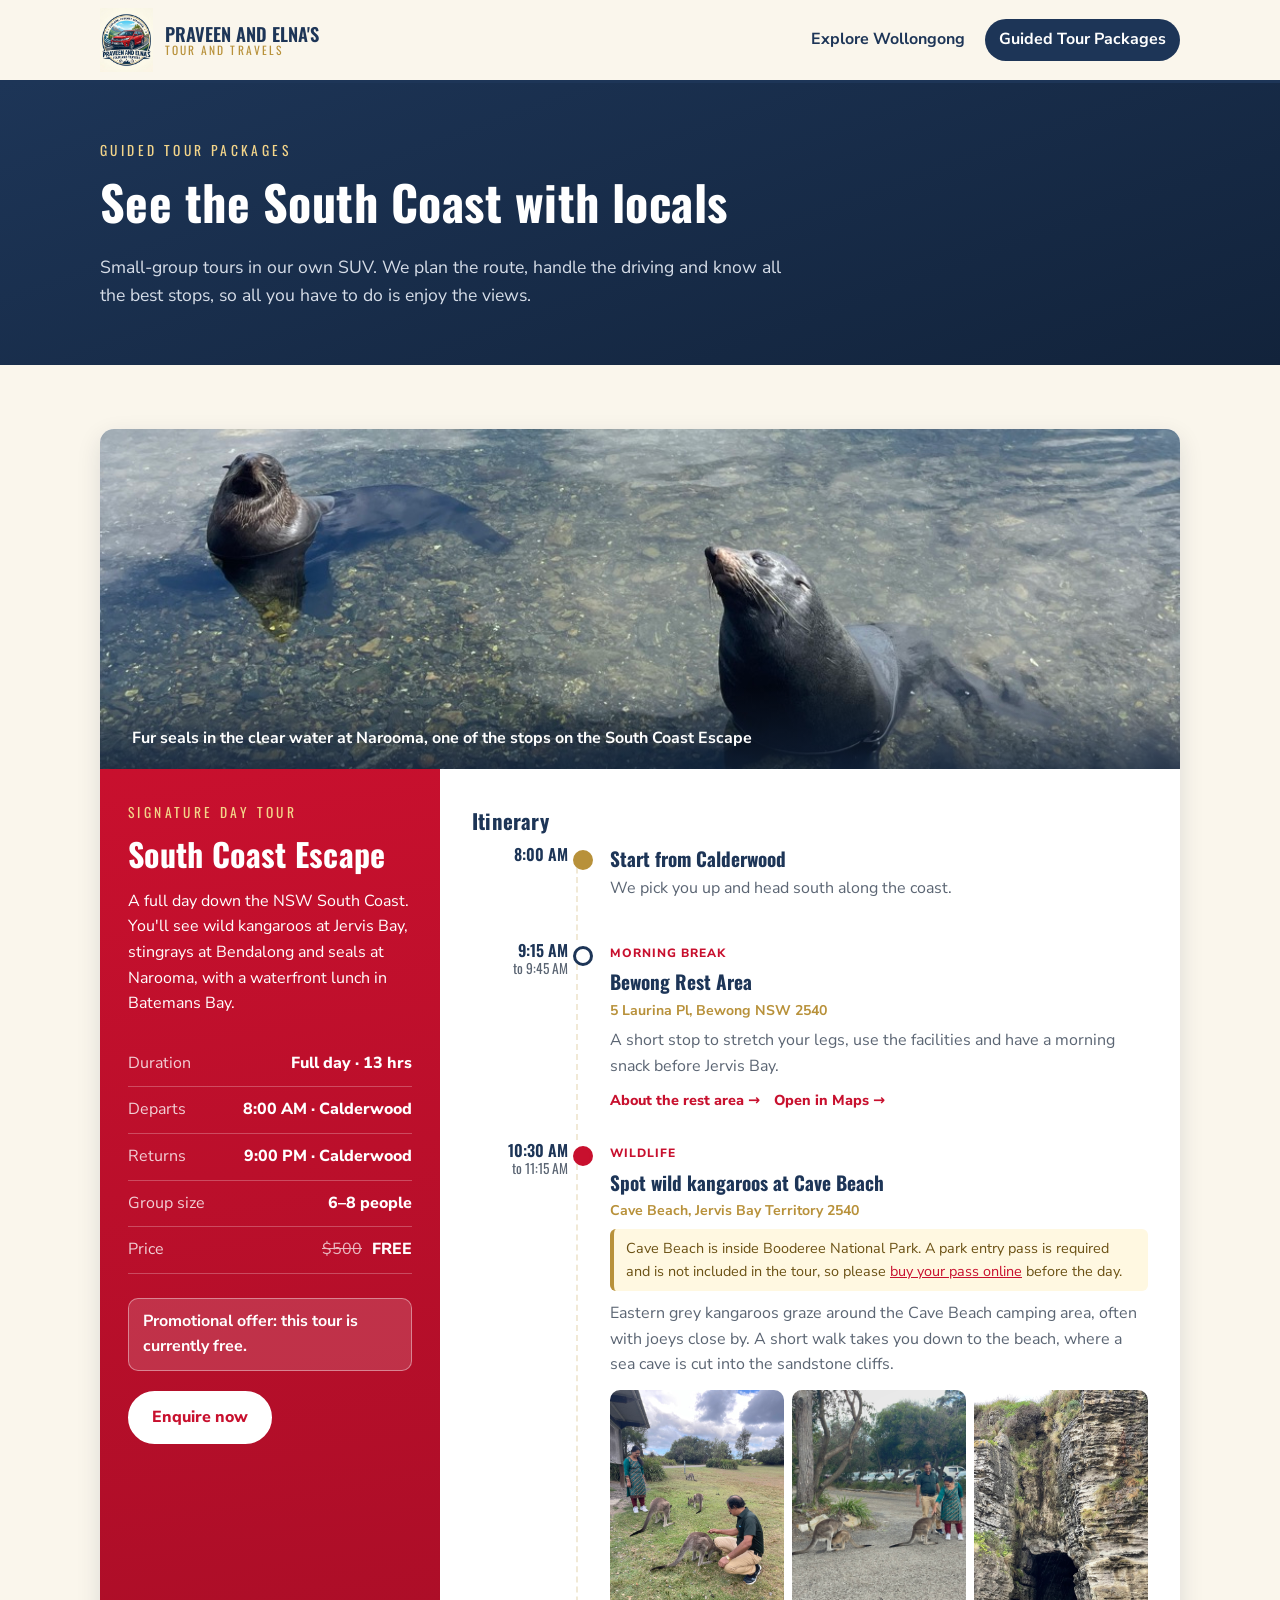
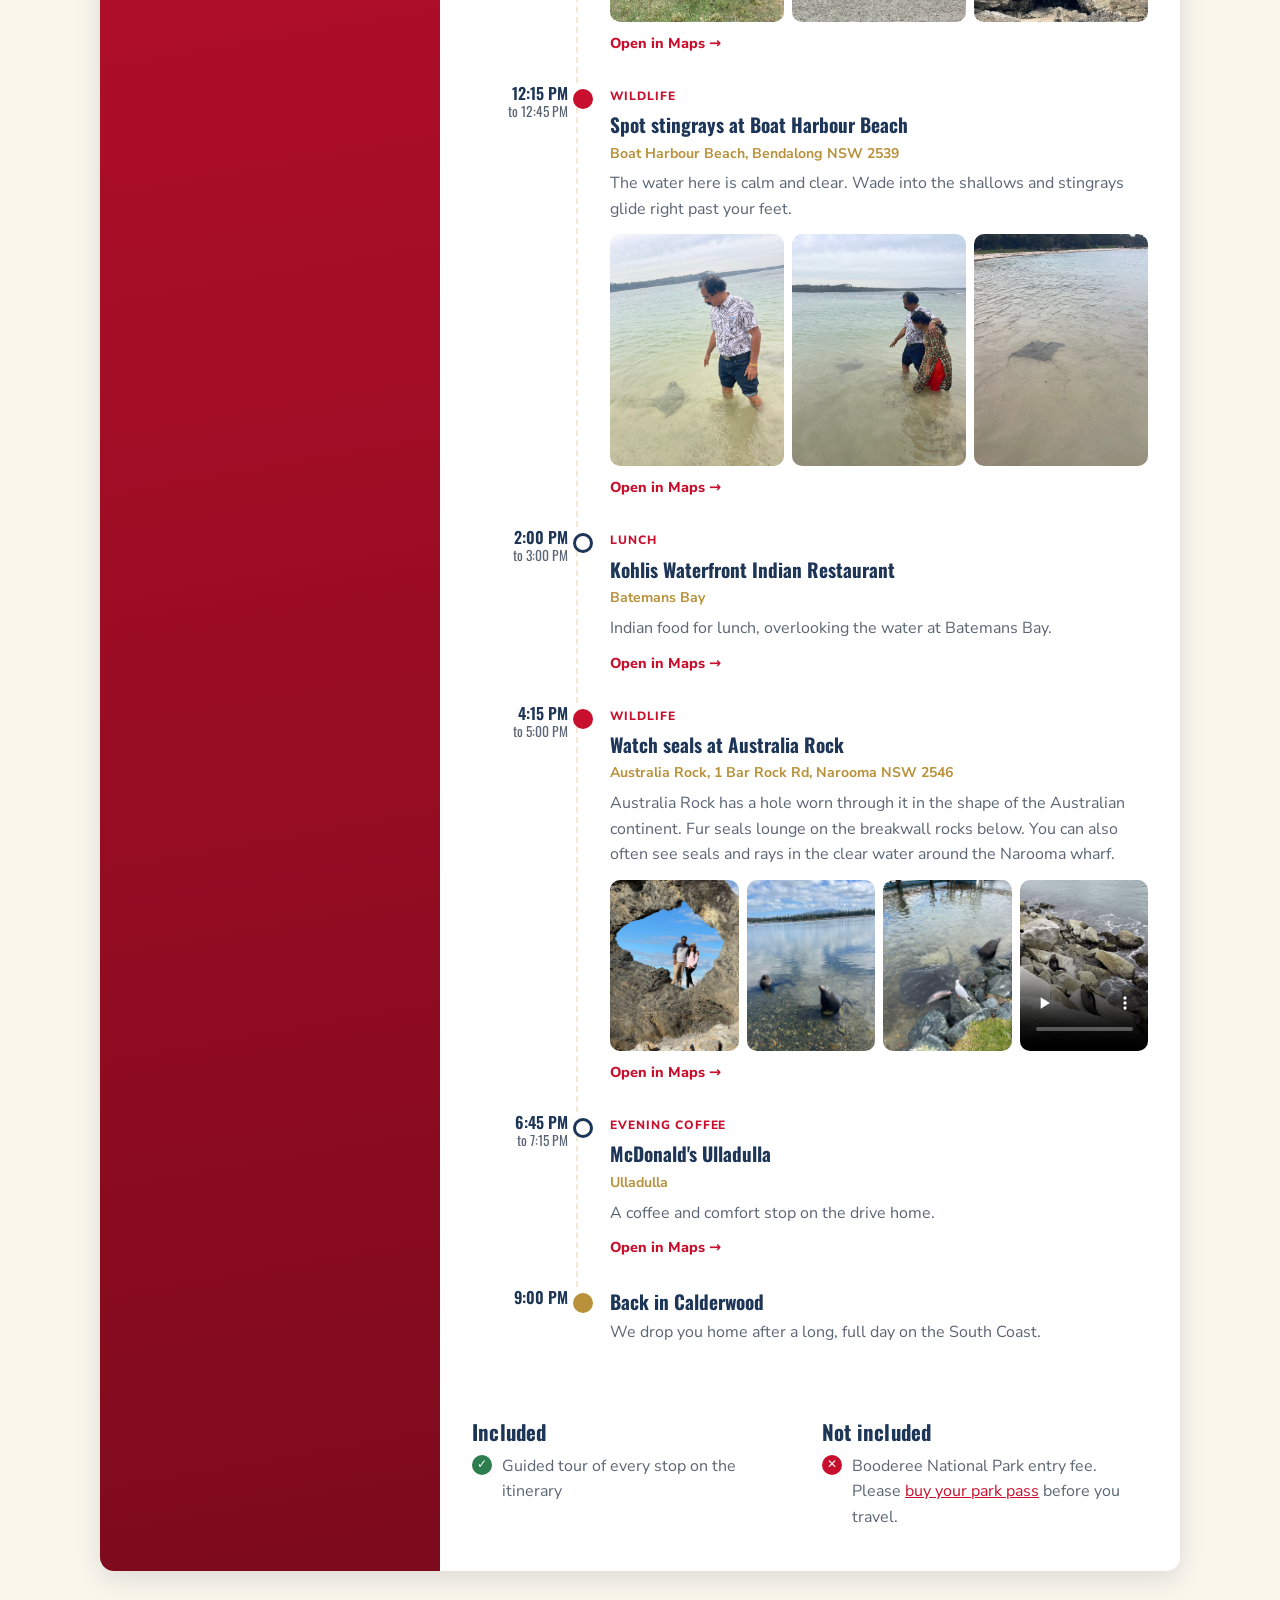
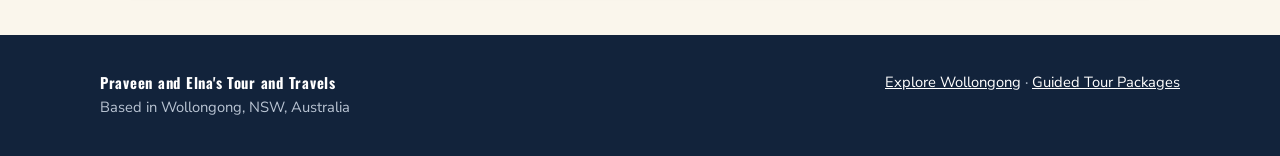
==== tours.html @ 8de6abbd "Add Praveen and Elna's Tour and Travels website Homepage with things to do around Wollongong and the" ====
<!doctype html>
<html lang="en">
<head>
  <meta charset="utf-8">
  <meta name="viewport" content="width=device-width, initial-scale=1">
  <title>Guided Tour Packages | Praveen and Elna's Tour and Travels</title>
  <meta name="description" content="Guided small-group tours of Wollongong and the NSW South Coast, including the South Coast Escape.">
  <link rel="icon" href="assets/logo-badge.png">
  <link rel="preconnect" href="https://fonts.googleapis.com">
  <link rel="preconnect" href="https://fonts.gstatic.com" crossorigin>
  <link href="https://fonts.googleapis.com/css2?family=Nunito+Sans:wght@400;700;800&family=Oswald:wght@400;600&display=swap" rel="stylesheet">
  <link rel="stylesheet" href="styles.css">
</head>
<body>

  <header class="site-header">
    <div class="container">
      <a class="brand" href="index.html">
        <img src="assets/logo-badge.png" alt="Praveen and Elna's Tour and Travels logo">
        <span class="brand-name">Praveen and Elna's<small>Tour and Travels</small></span>
      </a>
      <nav class="nav" aria-label="Main">
        <a href="index.html">Explore Wollongong</a>
        <a href="tours.html" aria-current="page">Guided Tour Packages</a>
      </nav>
    </div>
  </header>

  <main>
    <section class="page-hero">
      <div class="container">
        <span class="eyebrow">Guided Tour Packages</span>
        <h1>See the South Coast with locals</h1>
        <p>Small-group tours in our own SUV. We plan the route, handle the driving and know all the best stops, so all you have to do is enjoy the views.</p>
      </div>
    </section>

    <section id="south-coast-escape">
      <div class="container">
        <article class="tour">
          <figure class="tour-cover" style="margin:0">
            <img src="assets/tour/narooma-2.jpg" alt="Two fur seals resting in clear shallow water at Narooma">
            <figcaption>Fur seals in the clear water at Narooma, one of the stops on the South Coast Escape</figcaption>
          </figure>

          <div class="tour-aside">
            <span class="eyebrow">Signature day tour</span>
            <h2>South Coast Escape</h2>
            <p>A full day down the NSW South Coast. You'll see wild kangaroos at Jervis Bay, stingrays at Bendalong and seals at Narooma, with a waterfront lunch in Batemans Bay.</p>
            <ul class="tour-facts">
              <li><span>Duration</span><span>Full day · 13 hrs</span></li>
              <li><span>Departs</span><span>8:00 AM · Calderwood</span></li>
              <li><span>Returns</span><span>9:00 PM · Calderwood</span></li>
              <li><span>Group size</span><span>6–8 people</span></li>
              <li><span>Price</span><span><s class="was">$500</s> FREE</span></li>
            </ul>
            <p class="promo">Promotional offer: this tour is currently free.</p>
            <a class="btn" href="#south-coast-escape">Enquire now</a>
          </div>

          <div class="tour-main">
            <h3>Itinerary</h3>
            <ol class="timeline">
              <li class="stop endpoint">
                <div class="stop-time">8:00 AM</div>
                <div class="stop-body">
                  <h4>Start from Calderwood</h4>
                  <p>We pick you up and head south along the coast.</p>
                </div>
              </li>

              <li class="stop">
                <div class="stop-time">9:15 AM<small>to 9:45 AM</small></div>
                <div class="stop-body">
                  <span class="stop-kicker">Morning break</span>
                  <h4>Bewong Rest Area</h4>
                  <div class="stop-place">5 Laurina Pl, Bewong NSW 2540</div>
                  <p>A short stop to stretch your legs, use the facilities and have a morning snack before Jervis Bay.</p>
                  <div class="stop-links">
                    <a href="https://campermate.com/en/location/australia/nsw/south-coast/free-campsites/bewong-rest-area/7a441558-a361-4ec8-9b7e-c842cecfbd2f" target="_blank" rel="noopener">About the rest area →</a>
                    <a href="https://www.google.com/maps/search/?api=1&query=Bewong+Rest+Area+NSW" target="_blank" rel="noopener">Open in Maps →</a>
                  </div>
                </div>
              </li>

              <li class="stop highlight">
                <div class="stop-time">10:30 AM<small>to 11:15 AM</small></div>
                <div class="stop-body">
                  <span class="stop-kicker">Wildlife</span>
                  <h4>Spot wild kangaroos at Cave Beach</h4>
                  <div class="stop-place">Cave Beach, Jervis Bay Territory 2540</div>
                  <p class="pass-note">Cave Beach is inside Booderee National Park. A park entry pass is required and is not included in the tour, so please <a href="https://book.parksaustralia.gov.au/passes/booderee/" target="_blank" rel="noopener">buy your pass online</a> before the day.</p>
                  <p>Eastern grey kangaroos graze around the Cave Beach camping area, often with joeys close by. A short walk takes you down to the beach, where a sea cave is cut into the sandstone cliffs.</p>
                  <div class="gallery">
                    <a href="assets/tour/cave-beach-kangaroos-2.jpg" target="_blank"><img src="assets/tour/cave-beach-kangaroos-2.jpg" alt="Kangaroos grazing on the grass at Cave Beach camping area" loading="lazy"></a>
                    <a href="assets/tour/cave-beach-kangaroos-1.jpg" target="_blank"><img src="assets/tour/cave-beach-kangaroos-1.jpg" alt="Kangaroo and joey near visitors at Cave Beach" loading="lazy"></a>
                    <a href="assets/tour/cave-beach-sea-cave.jpg" target="_blank"><img src="assets/tour/cave-beach-sea-cave.jpg" alt="Sea cave in the cliffs at Cave Beach" loading="lazy"></a>
                  </div>
                  <div class="stop-links">
                    <a href="https://www.google.com/maps/search/?api=1&query=Cave+Beach+Jervis+Bay+Territory" target="_blank" rel="noopener">Open in Maps →</a>
                  </div>
                </div>
              </li>

              <li class="stop highlight">
                <div class="stop-time">12:15 PM<small>to 12:45 PM</small></div>
                <div class="stop-body">
                  <span class="stop-kicker">Wildlife</span>
                  <h4>Spot stingrays at Boat Harbour Beach</h4>
                  <div class="stop-place">Boat Harbour Beach, Bendalong NSW 2539</div>
                  <p>The water here is calm and clear. Wade into the shallows and stingrays glide right past your feet.</p>
                  <div class="gallery">
                    <a href="assets/tour/boat-harbour-stingray-1.jpg" target="_blank"><img src="assets/tour/boat-harbour-stingray-1.jpg" alt="Stingray swimming beside a visitor in shallow water at Boat Harbour Beach" loading="lazy"></a>
                    <a href="assets/tour/boat-harbour-stingray-2.jpg" target="_blank"><img src="assets/tour/boat-harbour-stingray-2.jpg" alt="Two visitors watching a stingray in the shallows" loading="lazy"></a>
                    <a href="assets/tour/boat-harbour-stingray-3.jpg" target="_blank"><img src="assets/tour/boat-harbour-stingray-3.jpg" alt="Stingray gliding over the sand at Boat Harbour Beach" loading="lazy"></a>
                  </div>
                  <div class="stop-links">
                    <a href="https://www.google.com/maps/search/?api=1&query=Boat+Harbour+Beach+Bendalong+NSW" target="_blank" rel="noopener">Open in Maps →</a>
                  </div>
                </div>
              </li>

              <li class="stop">
                <div class="stop-time">2:00 PM<small>to 3:00 PM</small></div>
                <div class="stop-body">
                  <span class="stop-kicker">Lunch</span>
                  <h4>Kohlis Waterfront Indian Restaurant</h4>
                  <div class="stop-place">Batemans Bay</div>
                  <p>Indian food for lunch, overlooking the water at Batemans Bay.</p>
                  <div class="stop-links">
                    <a href="https://www.google.com/maps/search/?api=1&query=Kohlis+Waterfront+Indian+Restaurant+Batemans+Bay" target="_blank" rel="noopener">Open in Maps →</a>
                  </div>
                </div>
              </li>

              <li class="stop highlight">
                <div class="stop-time">4:15 PM<small>to 5:00 PM</small></div>
                <div class="stop-body">
                  <span class="stop-kicker">Wildlife</span>
                  <h4>Watch seals at Australia Rock</h4>
                  <div class="stop-place">Australia Rock, 1 Bar Rock Rd, Narooma NSW 2546</div>
                  <p>Australia Rock has a hole worn through it in the shape of the Australian continent. Fur seals lounge on the breakwall rocks below. You can also often see seals and rays in the clear water around the Narooma wharf.</p>
                  <div class="gallery four">
                    <a href="assets/tour/narooma-3.jpg" target="_blank"><img src="assets/tour/narooma-3.jpg" alt="Visitors framed inside the Australia-shaped hole of Australia Rock" loading="lazy"></a>
                    <a href="assets/tour/narooma-2.jpg" target="_blank"><img src="assets/tour/narooma-2.jpg" alt="Two fur seals in clear water at Narooma" loading="lazy"></a>
                    <a href="assets/tour/narooma-1.jpg" target="_blank"><img src="assets/tour/narooma-1.jpg" alt="A seal and a large stingray by the rocks at Narooma wharf" loading="lazy"></a>
                    <video src="assets/tour/narooma-seals.mp4" poster="assets/tour/narooma-seals-poster.jpg" controls muted playsinline preload="none" aria-label="Video of fur seals on the breakwall rocks at Narooma"></video>
                  </div>
                  <div class="stop-links">
                    <a href="https://www.google.com/maps/search/?api=1&query=Australia+Rock+Narooma" target="_blank" rel="noopener">Open in Maps →</a>
                  </div>
                </div>
              </li>

              <li class="stop">
                <div class="stop-time">6:45 PM<small>to 7:15 PM</small></div>
                <div class="stop-body">
                  <span class="stop-kicker">Evening coffee</span>
                  <h4>McDonald's Ulladulla</h4>
                  <div class="stop-place">Ulladulla</div>
                  <p>A coffee and comfort stop on the drive home.</p>
                  <div class="stop-links">
                    <a href="https://www.google.com/maps/search/?api=1&query=McDonald%27s+Ulladulla" target="_blank" rel="noopener">Open in Maps →</a>
                  </div>
                </div>
              </li>

              <li class="stop endpoint">
                <div class="stop-time">9:00 PM</div>
                <div class="stop-body">
                  <h4>Back in Calderwood</h4>
                  <p>We drop you home after a long, full day on the South Coast.</p>
                </div>
              </li>
            </ol>

            <div class="incl">
              <div>
                <h3>Included</h3>
                <ul class="incl-list yes">
                  <li>Guided tour of every stop on the itinerary</li>
                </ul>
              </div>
              <div>
                <h3>Not included</h3>
                <ul class="incl-list no">
                  <li>Booderee National Park entry fee. Please <a href="https://book.parksaustralia.gov.au/passes/booderee/" target="_blank" rel="noopener">buy your park pass</a> before you travel.</li>
                </ul>
              </div>
            </div>
          </div>
        </article>
      </div>
    </section>
  </main>

  <footer class="site-footer">
    <div class="container">
      <div>
        <strong>Praveen and Elna's Tour and Travels</strong><br>
        Based in Wollongong, NSW, Australia
      </div>
      <div>
        <a href="index.html">Explore Wollongong</a> · <a href="tours.html">Guided Tour Packages</a>
      </div>
    </div>
  </footer>

</body>
</html>
---- styles.css ----
:root {
  --navy: #1d3557;
  --navy-deep: #12233b;
  --red: #c8102e;
  --red-dark: #9e0c24;
  --gold: #b8913a;
  --cream: #faf6ec;
  --cream-deep: #f1e9d6;
  --ink: #1f2933;
  --muted: #5b6573;
  --white: #ffffff;
  --radius: 14px;
  --shadow: 0 8px 24px rgba(18, 35, 59, 0.12);
  --max: 1120px;
}

* { box-sizing: border-box; }

html { scroll-behavior: smooth; }

body {
  margin: 0;
  font-family: "Nunito Sans", system-ui, -apple-system, "Segoe UI", sans-serif;
  color: var(--ink);
  background: var(--cream);
  line-height: 1.6;
}

h1, h2, h3 {
  font-family: "Oswald", "Arial Narrow", sans-serif;
  color: var(--navy);
  line-height: 1.15;
  letter-spacing: 0.01em;
  margin: 0 0 0.5em;
}

a { color: var(--red); }
img { max-width: 100%; display: block; }

.container {
  width: 100%;
  max-width: var(--max);
  margin: 0 auto;
  padding: 0 20px;
}

/* ---------- Header ---------- */
.site-header {
  background: var(--cream);
  border-bottom: 3px solid var(--navy);
  position: sticky;
  top: 0;
  z-index: 10;
}

.site-header .container {
  display: flex;
  align-items: center;
  justify-content: space-between;
  gap: 16px;
  padding-top: 8px;
  padding-bottom: 8px;
}

.brand {
  display: flex;
  align-items: center;
  gap: 12px;
  text-decoration: none;
  color: var(--navy);
}

.brand img { height: 64px; width: auto; }

.brand-name {
  font-family: "Oswald", sans-serif;
  font-size: 1.15rem;
  font-weight: 600;
  line-height: 1.1;
  text-transform: uppercase;
}

.brand-name small {
  display: block;
  font-size: 0.72rem;
  font-weight: 400;
  letter-spacing: 0.18em;
  color: var(--gold);
}

.nav { display: flex; gap: 6px; flex-wrap: wrap; }

.nav a {
  text-decoration: none;
  color: var(--navy);
  font-weight: 700;
  padding: 8px 14px;
  border-radius: 999px;
}

.nav a:hover { background: var(--cream-deep); }

.nav a[aria-current="page"] {
  background: var(--navy);
  color: var(--white);
}

/* ---------- Hero ---------- */
.hero {
  background:
    linear-gradient(180deg, rgba(18, 35, 59, 0.15), rgba(18, 35, 59, 0.55)),
    linear-gradient(160deg, #6fb3d9 0%, #2f7fb0 45%, #1d3557 100%);
  color: var(--white);
  padding: 88px 0 96px;
  position: relative;
  overflow: hidden;
}

.hero::after {
  /* stylised escarpment + waves silhouette */
  content: "";
  position: absolute;
  left: 0; right: 0; bottom: -1px;
  height: 90px;
  background: var(--navy);
  clip-path: polygon(0 60%, 12% 35%, 22% 55%, 34% 20%, 46% 50%, 58% 30%, 70% 58%, 82% 38%, 100% 62%, 100% 100%, 0 100%);
}

.hero h1 {
  color: var(--white);
  font-size: clamp(2rem, 5vw, 3.4rem);
  max-width: 14em;
}

.hero p {
  font-size: 1.15rem;
  max-width: 38em;
  margin: 0 0 28px;
  opacity: 0.95;
}

.eyebrow {
  display: inline-block;
  font-family: "Oswald", sans-serif;
  letter-spacing: 0.25em;
  text-transform: uppercase;
  font-size: 0.85rem;
  color: #f3d58a;
  margin-bottom: 12px;
}

.btn {
  display: inline-block;
  background: var(--red);
  color: var(--white);
  text-decoration: none;
  font-weight: 800;
  padding: 12px 22px;
  border-radius: 999px;
  border: 2px solid var(--red);
  transition: background 0.15s ease;
}

.btn:hover { background: var(--red-dark); border-color: var(--red-dark); }

.btn-outline {
  background: transparent;
  color: var(--navy);
  border-color: var(--navy);
}

.btn-outline:hover { background: var(--navy); color: var(--white); border-color: var(--navy); }

.hero .btn-outline { color: var(--white); border-color: var(--white); }
.hero .btn-outline:hover { background: var(--white); color: var(--navy); }

.btn-row { display: flex; gap: 12px; flex-wrap: wrap; }

/* ---------- Sections ---------- */
section { padding: 64px 0; }

.section-head { max-width: 46em; margin-bottom: 32px; }
.section-head h2 { font-size: clamp(1.7rem, 3.5vw, 2.4rem); }
.section-head p { color: var(--muted); margin: 0; }

.region-label {
  font-family: "Oswald", sans-serif;
  text-transform: uppercase;
  letter-spacing: 0.15em;
  color: var(--gold);
  font-size: 0.95rem;
  border-bottom: 2px solid var(--cream-deep);
  padding-bottom: 6px;
  margin: 40px 0 20px;
}

.region-label:first-of-type { margin-top: 0; }

/* ---------- Attraction cards ---------- */
.grid {
  display: grid;
  grid-template-columns: repeat(auto-fill, minmax(300px, 1fr));
  gap: 24px;
}

.card {
  background: var(--white);
  border-radius: var(--radius);
  box-shadow: var(--shadow);
  overflow: hidden;
  display: flex;
  flex-direction: column;
}

.card-banner {
  height: 120px;
  display: flex;
  align-items: flex-end;
  padding: 14px 18px;
  color: var(--white);
  position: relative;
}

.card-banner .tag {
  background: rgba(255, 255, 255, 0.92);
  color: var(--navy);
  font-size: 0.75rem;
  font-weight: 800;
  text-transform: uppercase;
  letter-spacing: 0.08em;
  padding: 4px 10px;
  border-radius: 999px;
}

.card-banner svg {
  position: absolute;
  right: 16px;
  top: 16px;
  width: 56px;
  height: 56px;
  opacity: 0.9;
}

.banner-coast   { background: linear-gradient(135deg, #3fa7d6, #1d3557); }
.banner-temple  { background: linear-gradient(135deg, #e0a93b, #c8102e); }
.banner-mountain{ background: linear-gradient(135deg, #5b9b5f, #1d3557); }
.banner-blow    { background: linear-gradient(135deg, #2bb3b1, #1d4e89); }
.banner-forest  { background: linear-gradient(135deg, #3f7d4e, #1f3b2a); }

.card-body { padding: 20px 20px 22px; display: flex; flex-direction: column; flex: 1; }
.card-body h3 { font-size: 1.35rem; margin-bottom: 4px; }

.card-meta {
  font-size: 0.85rem;
  color: var(--gold);
  font-weight: 700;
  margin-bottom: 10px;
}

.card-body p { margin: 0 0 16px; color: var(--muted); }

.card-links { margin-top: auto; display: flex; gap: 14px; flex-wrap: wrap; }

.card-links a {
  font-weight: 800;
  text-decoration: none;
  font-size: 0.92rem;
}

.card-links a:hover { text-decoration: underline; }

/* ---------- Featured video ---------- */
.feature {
  background: var(--navy);
  color: var(--white);
}

.feature h2 { color: var(--white); font-size: clamp(1.9rem, 4vw, 2.6rem); }
.feature p { color: #d6dde8; }

.feature-grid {
  display: grid;
  grid-template-columns: 1fr 1.2fr;
  gap: 40px;
  align-items: center;
}

.video-wrap {
  position: relative;
  aspect-ratio: 16 / 9;
  border-radius: var(--radius);
  overflow: hidden;
  box-shadow: 0 12px 32px rgba(0, 0, 0, 0.35);
  background: #000;
}

.video-wrap iframe { position: absolute; inset: 0; width: 100%; height: 100%; border: 0; }

/* ---------- CTA band ---------- */
.cta {
  background: var(--cream-deep);
  text-align: center;
}

.cta p { color: var(--muted); max-width: 36em; margin: 0 auto 24px; }

/* ---------- Tour package ---------- */
.page-hero {
  background: linear-gradient(160deg, #1d3557, #12233b);
  color: var(--white);
  padding: 56px 0;
}

.page-hero h1 { color: var(--white); font-size: clamp(2rem, 4.5vw, 3rem); }
.page-hero p { margin: 0; max-width: 40em; color: #d6dde8; font-size: 1.1rem; }

.tour {
  background: var(--white);
  border-radius: var(--radius);
  box-shadow: var(--shadow);
  overflow: hidden;
  display: grid;
  grid-template-columns: 340px 1fr;
}

.tour-aside {
  background: linear-gradient(170deg, #c8102e, #7d0a1d);
  color: var(--white);
  padding: 32px 28px;
}

.tour-aside h2 { color: var(--white); font-size: 2rem; }

.tour-facts { list-style: none; padding: 0; margin: 24px 0; }

.tour-facts li {
  display: flex;
  justify-content: space-between;
  gap: 12px;
  border-bottom: 1px solid rgba(255, 255, 255, 0.25);
  padding: 10px 0;
}

.tour-facts span:first-child { opacity: 0.8; }
.tour-facts span:last-child { font-weight: 800; text-align: right; }

.tour-aside .btn { background: var(--white); color: var(--red); border-color: var(--white); }
.tour-aside .btn:hover { background: var(--cream); }

.tour-main { padding: 32px; }
.tour-main h3 { font-size: 1.3rem; margin-top: 8px; }

/* ---------- Footer ---------- */
.site-footer {
  background: var(--navy-deep);
  color: #b9c4d3;
  padding: 36px 0;
  font-size: 0.92rem;
}

.site-footer .container {
  display: flex;
  justify-content: space-between;
  gap: 20px;
  flex-wrap: wrap;
}

.site-footer a { color: var(--white); }
.site-footer strong { color: var(--white); font-family: "Oswald", sans-serif; letter-spacing: 0.05em; }

/* ---------- Responsive ---------- */
@media (max-width: 860px) {
  .feature-grid, .tour { grid-template-columns: 1fr; }
}

@media (max-width: 600px) {
  .site-header { position: static; }
  .site-header .container { flex-direction: column; align-items: flex-start; gap: 8px; }
  .nav { flex-wrap: nowrap; }
  .nav a { padding: 6px 12px; font-size: 0.92rem; }
  .brand img { height: 52px; }
  .hero { padding: 56px 0 80px; }
  section { padding: 48px 0; }
  .tour-main, .tour-aside { padding: 24px 20px; }
  .grid { grid-template-columns: 1fr; }
}

/* ---------- Tour cover + timeline ---------- */
.tour-cover {
  grid-column: 1 / -1;
  position: relative;
  height: 340px;
  overflow: hidden;
}

.tour-cover img { width: 100%; height: 100%; object-fit: cover; object-position: center 70%; }

.tour-cover figcaption {
  position: absolute;
  left: 0; right: 0; bottom: 0;
  padding: 40px 32px 18px;
  color: var(--white);
  font-weight: 700;
  background: linear-gradient(transparent, rgba(18, 35, 59, 0.75));
}

.timeline { list-style: none; padding: 0; margin: 8px 0 28px; }

.stop {
  display: grid;
  grid-template-columns: 96px 1fr;
  gap: 20px;
  position: relative;
  padding-bottom: 28px;
}

.stop::before {
  /* dashed route line */
  content: "";
  position: absolute;
  left: 104px;
  top: 14px;
  bottom: 0;
  border-left: 2px dashed var(--cream-deep);
}

.stop:last-child::before { display: none; }

.stop-time {
  font-family: "Oswald", sans-serif;
  color: var(--navy);
  font-weight: 600;
  text-align: right;
  line-height: 1.25;
}

.stop-time small { display: block; color: var(--muted); font-weight: 400; font-size: 0.85rem; }

.stop-body { position: relative; padding-left: 22px; }

.stop-body::before {
  content: "";
  position: absolute;
  left: -15px;
  top: 6px;
  width: 14px;
  height: 14px;
  border-radius: 50%;
  background: var(--white);
  border: 3px solid var(--navy);
}

.stop.highlight .stop-body::before { background: var(--red); border-color: var(--red); }
.stop.endpoint .stop-body::before { background: var(--gold); border-color: var(--gold); }

.stop-body h4 {
  font-family: "Oswald", sans-serif;
  font-size: 1.2rem;
  color: var(--navy);
  margin: 0 0 2px;
}

.stop-kicker {
  display: inline-block;
  font-size: 0.75rem;
  font-weight: 800;
  text-transform: uppercase;
  letter-spacing: 0.08em;
  color: var(--red);
  margin-bottom: 4px;
}

.stop-place { font-size: 0.88rem; color: var(--gold); font-weight: 700; margin-bottom: 6px; }
.stop-body p { margin: 0 0 10px; color: var(--muted); }
.stop-links { display: flex; gap: 14px; flex-wrap: wrap; font-size: 0.9rem; font-weight: 800; }
.stop-links a { text-decoration: none; }
.stop-links a:hover { text-decoration: underline; }

.gallery {
  display: grid;
  grid-template-columns: repeat(3, 1fr);
  gap: 8px;
  margin: 12px 0 10px;
}

.gallery a, .gallery video {
  display: block;
  border-radius: 10px;
  overflow: hidden;
  aspect-ratio: 3 / 4;
  background: var(--cream-deep);
}

.gallery img, .gallery video { width: 100%; height: 100%; object-fit: cover; transition: transform 0.25s ease; }
.gallery a:hover img { transform: scale(1.04); }

.gallery.four { grid-template-columns: repeat(4, 1fr); }

@media (max-width: 860px) {
  .tour-cover { height: 260px; }
}

@media (max-width: 600px) {
  .stop { grid-template-columns: 64px 1fr; gap: 14px; }
  .stop::before { left: 71px; }
  .stop-time { font-size: 0.92rem; }
  .gallery, .gallery.four { grid-template-columns: repeat(2, 1fr); }
  .tour-cover { height: 220px; }
  .tour-cover figcaption { padding: 30px 20px 14px; }
}

/* ---------- Price, promo, inclusions ---------- */
.tour-facts s.was { opacity: 0.7; font-weight: 400; margin-right: 6px; }

.promo {
  background: rgba(255, 255, 255, 0.15);
  border: 1px solid rgba(255, 255, 255, 0.4);
  border-radius: 10px;
  padding: 10px 14px;
  font-weight: 700;
  margin: 0 0 20px;
}

.pass-note {
  background: #fff8e1;
  border-left: 4px solid var(--gold);
  border-radius: 6px;
  padding: 8px 12px;
  font-size: 0.9rem;
  color: #6b5114 !important;
}

.incl { display: grid; grid-template-columns: 1fr 1fr; gap: 24px; }
.incl-list { list-style: none; padding: 0; margin: 0; }
.incl-list li { position: relative; padding-left: 30px; margin-bottom: 8px; color: var(--muted); }
.incl-list li::before {
  position: absolute; left: 0; top: 1px;
  width: 20px; height: 20px; border-radius: 50%;
  display: grid; place-items: center;
  font-size: 0.75rem; font-weight: 800; color: var(--white);
}
.incl-list.yes li::before { content: "✓"; background: #2e7d4f; }
.incl-list.no li::before { content: "✕"; background: var(--red); }

@media (max-width: 600px) { .incl { grid-template-columns: 1fr; } }
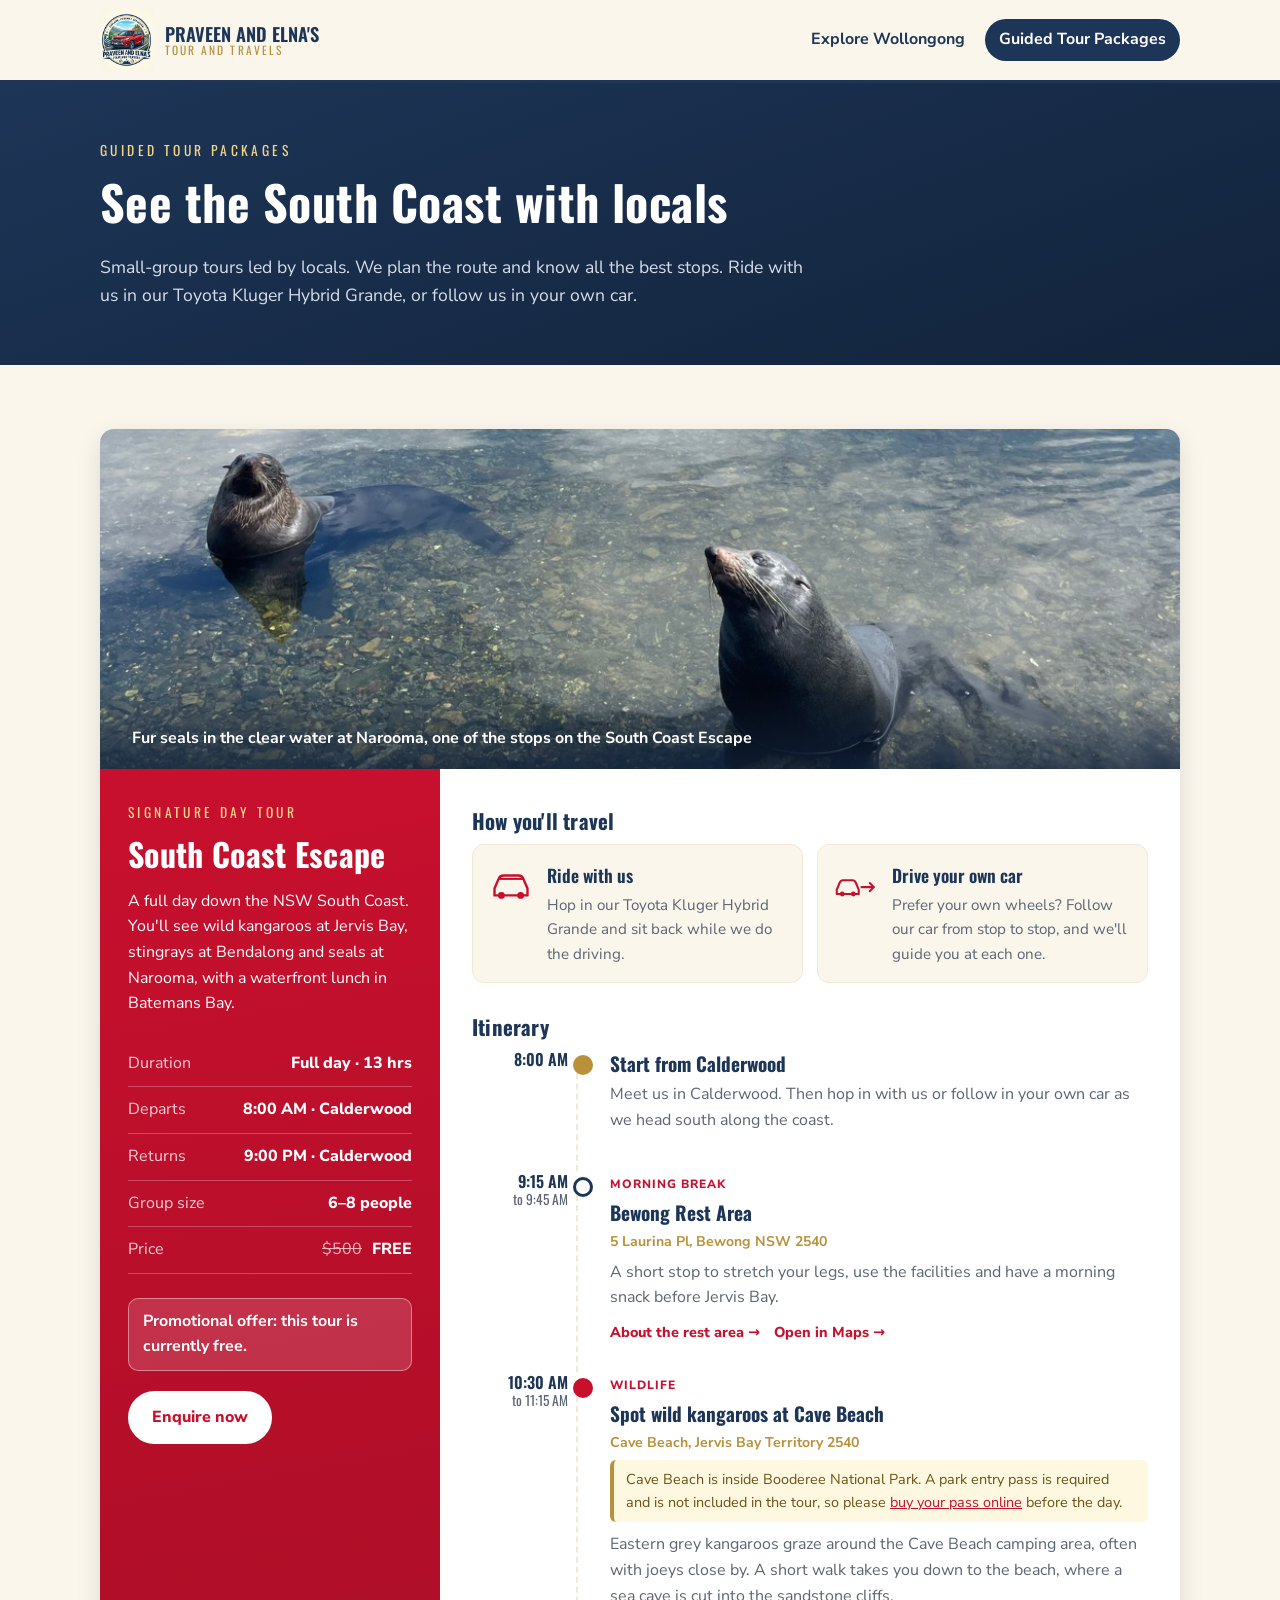
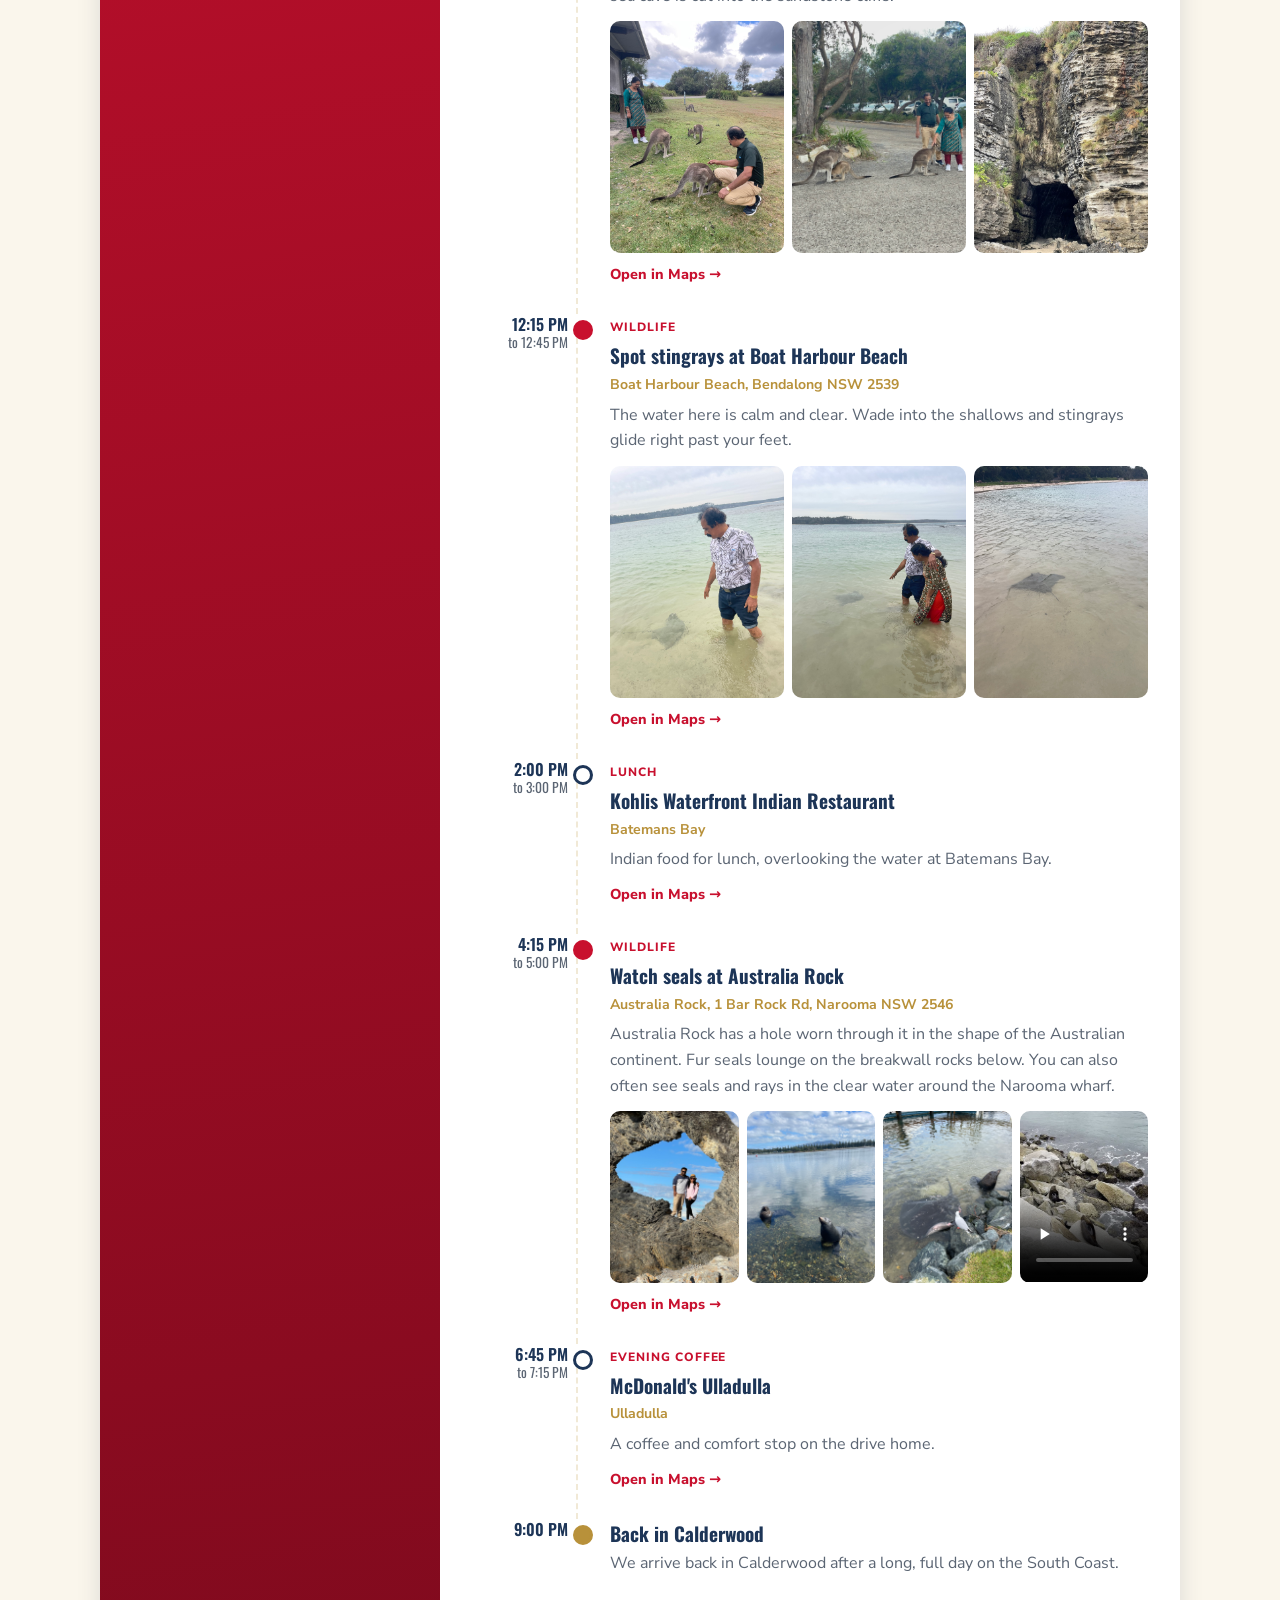
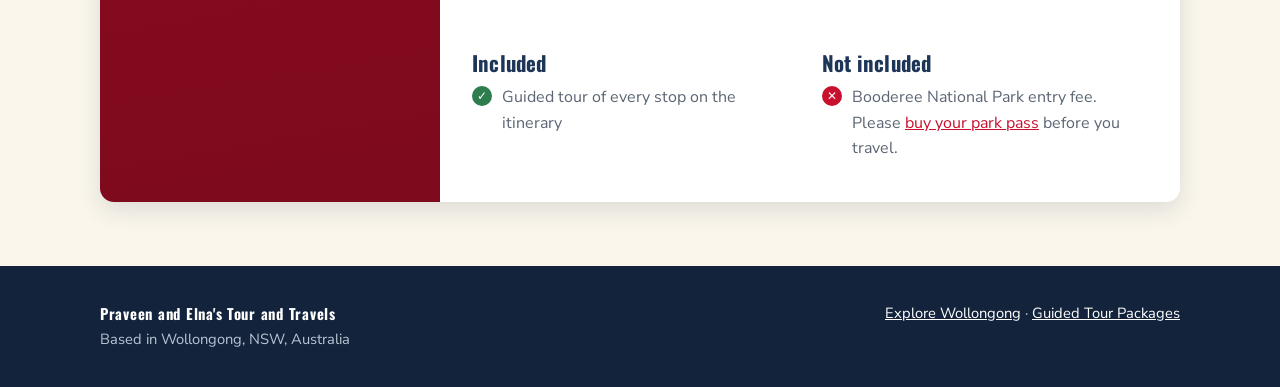
==== commit 90a9863e: "Add ride-with-us or self-drive travel options Guests can ride in the Toyota Kluger Hybrid Grande or " ====
--- a/tours.html
+++ b/tours.html
@@ -31,7 +31,7 @@
       <div class="container">
         <span class="eyebrow">Guided Tour Packages</span>
         <h1>See the South Coast with locals</h1>
-        <p>Small-group tours in our own SUV. We plan the route, handle the driving and know all the best stops, so all you have to do is enjoy the views.</p>
+        <p>Small-group tours led by locals. We plan the route and know all the best stops. Ride with us in our Toyota Kluger Hybrid Grande, or follow us in your own car.</p>
       </div>
     </section>
 
@@ -59,13 +59,31 @@
           </div>
 
           <div class="tour-main">
+            <h3>How you'll travel</h3>
+            <div class="travel-options">
+              <div class="travel-option">
+                <svg viewBox="0 0 64 64" aria-hidden="true"><path d="M8 40l6-14c1-3 4-5 7-5h22c3 0 6 2 7 5l6 14v10H8z" fill="none" stroke="currentColor" stroke-width="3.5" stroke-linejoin="round"/><path d="M14 26h36" stroke="currentColor" stroke-width="3"/><circle cx="18" cy="50" r="5" fill="currentColor"/><circle cx="46" cy="50" r="5" fill="currentColor"/></svg>
+                <div>
+                  <strong>Ride with us</strong>
+                  <p>Hop in our Toyota Kluger Hybrid Grande and sit back while we do the driving.</p>
+                </div>
+              </div>
+              <div class="travel-option">
+                <svg viewBox="0 0 64 64" aria-hidden="true"><path d="M4 42l4-10c1-2 3-4 5-4h14c2 0 4 2 5 4l4 10v6H4z" fill="none" stroke="currentColor" stroke-width="3" stroke-linejoin="round"/><circle cx="12" cy="48" r="3.5" fill="currentColor"/><circle cx="28" cy="48" r="3.5" fill="currentColor"/><path d="M40 38h18M52 32l6 6-6 6" fill="none" stroke="currentColor" stroke-width="3" stroke-linecap="round" stroke-linejoin="round"/></svg>
+                <div>
+                  <strong>Drive your own car</strong>
+                  <p>Prefer your own wheels? Follow our car from stop to stop, and we'll guide you at each one.</p>
+                </div>
+              </div>
+            </div>
+
             <h3>Itinerary</h3>
             <ol class="timeline">
               <li class="stop endpoint">
                 <div class="stop-time">8:00 AM</div>
                 <div class="stop-body">
                   <h4>Start from Calderwood</h4>
-                  <p>We pick you up and head south along the coast.</p>
+                  <p>Meet us in Calderwood. Then hop in with us or follow in your own car as we head south along the coast.</p>
                 </div>
               </li>
 
@@ -169,7 +187,7 @@
                 <div class="stop-time">9:00 PM</div>
                 <div class="stop-body">
                   <h4>Back in Calderwood</h4>
-                  <p>We drop you home after a long, full day on the South Coast.</p>
+                  <p>We arrive back in Calderwood after a long, full day on the South Coast.</p>
                 </div>
               </li>
             </ol>
--- a/styles.css
+++ b/styles.css
@@ -543,3 +543,27 @@
 .incl-list.no li::before { content: "✕"; background: var(--red); }
 
 @media (max-width: 600px) { .incl { grid-template-columns: 1fr; } }
+
+/* ---------- Travel options ---------- */
+.travel-options {
+  display: grid;
+  grid-template-columns: 1fr 1fr;
+  gap: 14px;
+  margin: 8px 0 32px;
+}
+
+.travel-option {
+  display: flex;
+  gap: 14px;
+  align-items: flex-start;
+  background: var(--cream);
+  border: 1px solid var(--cream-deep);
+  border-radius: 12px;
+  padding: 16px;
+}
+
+.travel-option svg { flex: 0 0 44px; width: 44px; height: 44px; color: var(--red); }
+.travel-option strong { color: var(--navy); font-family: "Oswald", sans-serif; font-size: 1.1rem; font-weight: 600; }
+.travel-option p { margin: 2px 0 0; color: var(--muted); font-size: 0.95rem; }
+
+@media (max-width: 600px) { .travel-options { grid-template-columns: 1fr; } }
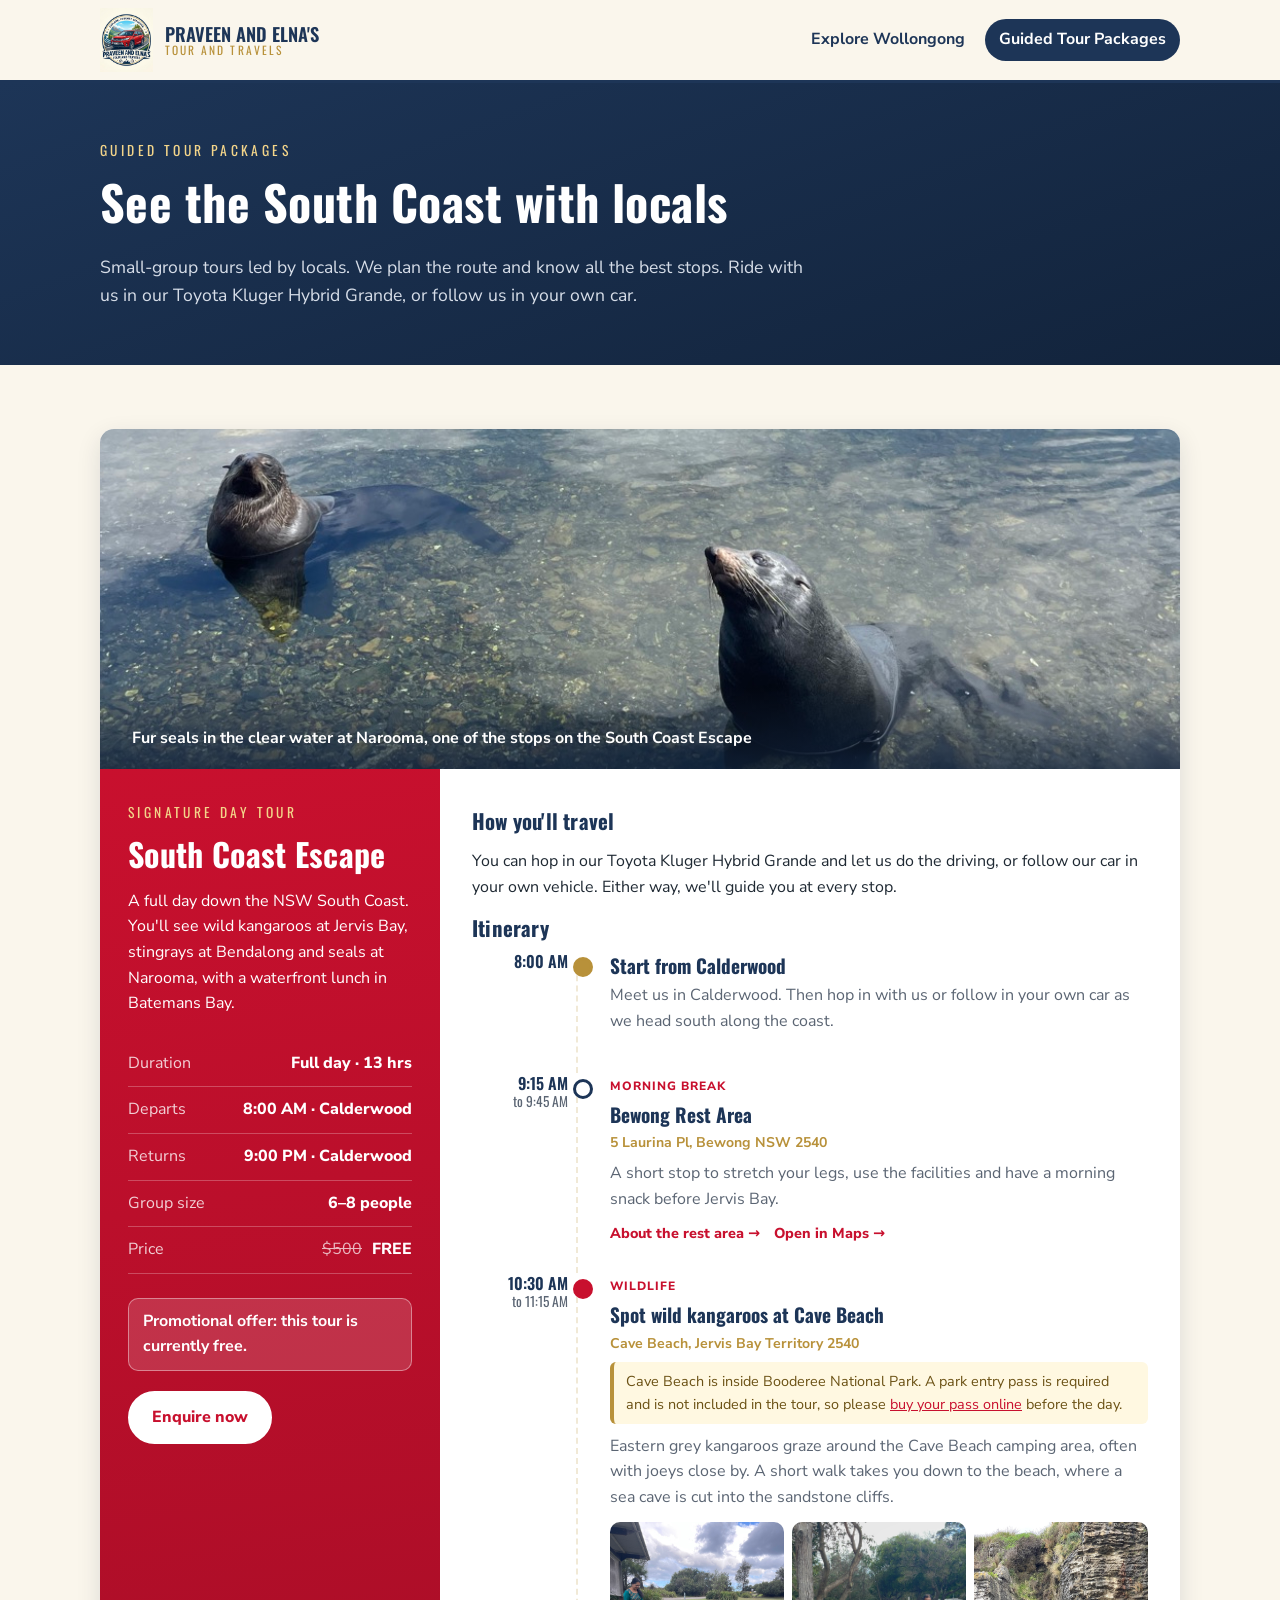
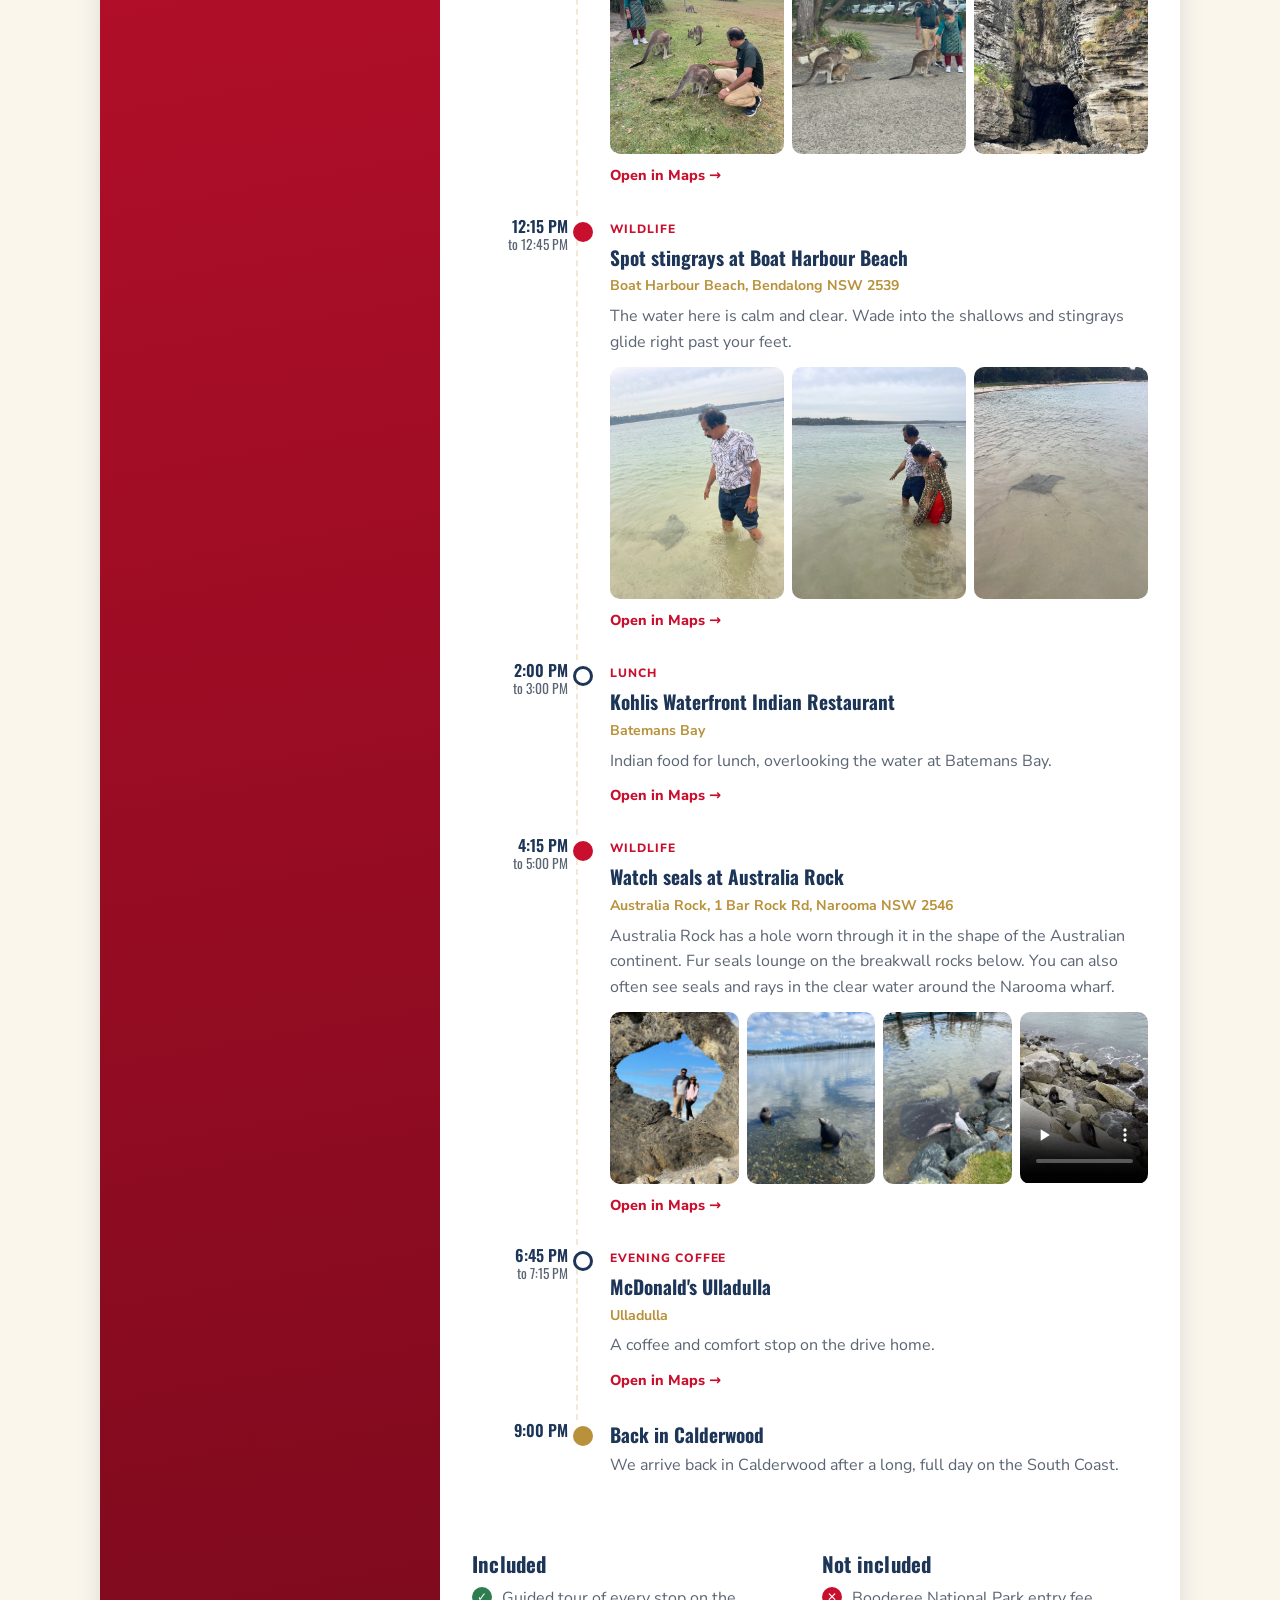
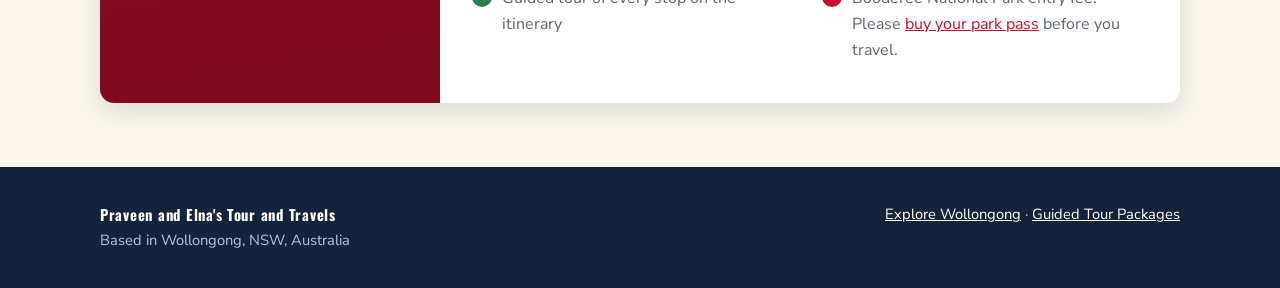
==== commit fc827cfa: "Simplify travel options to plain text Replace the icon cards with a short paragraph and version the " ====
--- a/tours.html
+++ b/tours.html
@@ -9,7 +9,7 @@
   <link rel="preconnect" href="https://fonts.googleapis.com">
   <link rel="preconnect" href="https://fonts.gstatic.com" crossorigin>
   <link href="https://fonts.googleapis.com/css2?family=Nunito+Sans:wght@400;700;800&family=Oswald:wght@400;600&display=swap" rel="stylesheet">
-  <link rel="stylesheet" href="styles.css">
+  <link rel="stylesheet" href="styles.css?v=3">
 </head>
 <body>
 
@@ -60,22 +60,7 @@
 
           <div class="tour-main">
             <h3>How you'll travel</h3>
-            <div class="travel-options">
-              <div class="travel-option">
-                <svg viewBox="0 0 64 64" aria-hidden="true"><path d="M8 40l6-14c1-3 4-5 7-5h22c3 0 6 2 7 5l6 14v10H8z" fill="none" stroke="currentColor" stroke-width="3.5" stroke-linejoin="round"/><path d="M14 26h36" stroke="currentColor" stroke-width="3"/><circle cx="18" cy="50" r="5" fill="currentColor"/><circle cx="46" cy="50" r="5" fill="currentColor"/></svg>
-                <div>
-                  <strong>Ride with us</strong>
-                  <p>Hop in our Toyota Kluger Hybrid Grande and sit back while we do the driving.</p>
-                </div>
-              </div>
-              <div class="travel-option">
-                <svg viewBox="0 0 64 64" aria-hidden="true"><path d="M4 42l4-10c1-2 3-4 5-4h14c2 0 4 2 5 4l4 10v6H4z" fill="none" stroke="currentColor" stroke-width="3" stroke-linejoin="round"/><circle cx="12" cy="48" r="3.5" fill="currentColor"/><circle cx="28" cy="48" r="3.5" fill="currentColor"/><path d="M40 38h18M52 32l6 6-6 6" fill="none" stroke="currentColor" stroke-width="3" stroke-linecap="round" stroke-linejoin="round"/></svg>
-                <div>
-                  <strong>Drive your own car</strong>
-                  <p>Prefer your own wheels? Follow our car from stop to stop, and we'll guide you at each one.</p>
-                </div>
-              </div>
-            </div>
+            <p>You can hop in our Toyota Kluger Hybrid Grande and let us do the driving, or follow our car in your own vehicle. Either way, we'll guide you at every stop.</p>
 
             <h3>Itinerary</h3>
             <ol class="timeline">
--- a/styles.css
+++ b/styles.css
@@ -544,26 +544,3 @@
 
 @media (max-width: 600px) { .incl { grid-template-columns: 1fr; } }
 
-/* ---------- Travel options ---------- */
-.travel-options {
-  display: grid;
-  grid-template-columns: 1fr 1fr;
-  gap: 14px;
-  margin: 8px 0 32px;
-}
-
-.travel-option {
-  display: flex;
-  gap: 14px;
-  align-items: flex-start;
-  background: var(--cream);
-  border: 1px solid var(--cream-deep);
-  border-radius: 12px;
-  padding: 16px;
-}
-
-.travel-option svg { flex: 0 0 44px; width: 44px; height: 44px; color: var(--red); }
-.travel-option strong { color: var(--navy); font-family: "Oswald", sans-serif; font-size: 1.1rem; font-weight: 600; }
-.travel-option p { margin: 2px 0 0; color: var(--muted); font-size: 0.95rem; }
-
-@media (max-width: 600px) { .travel-options { grid-template-columns: 1fr; } }
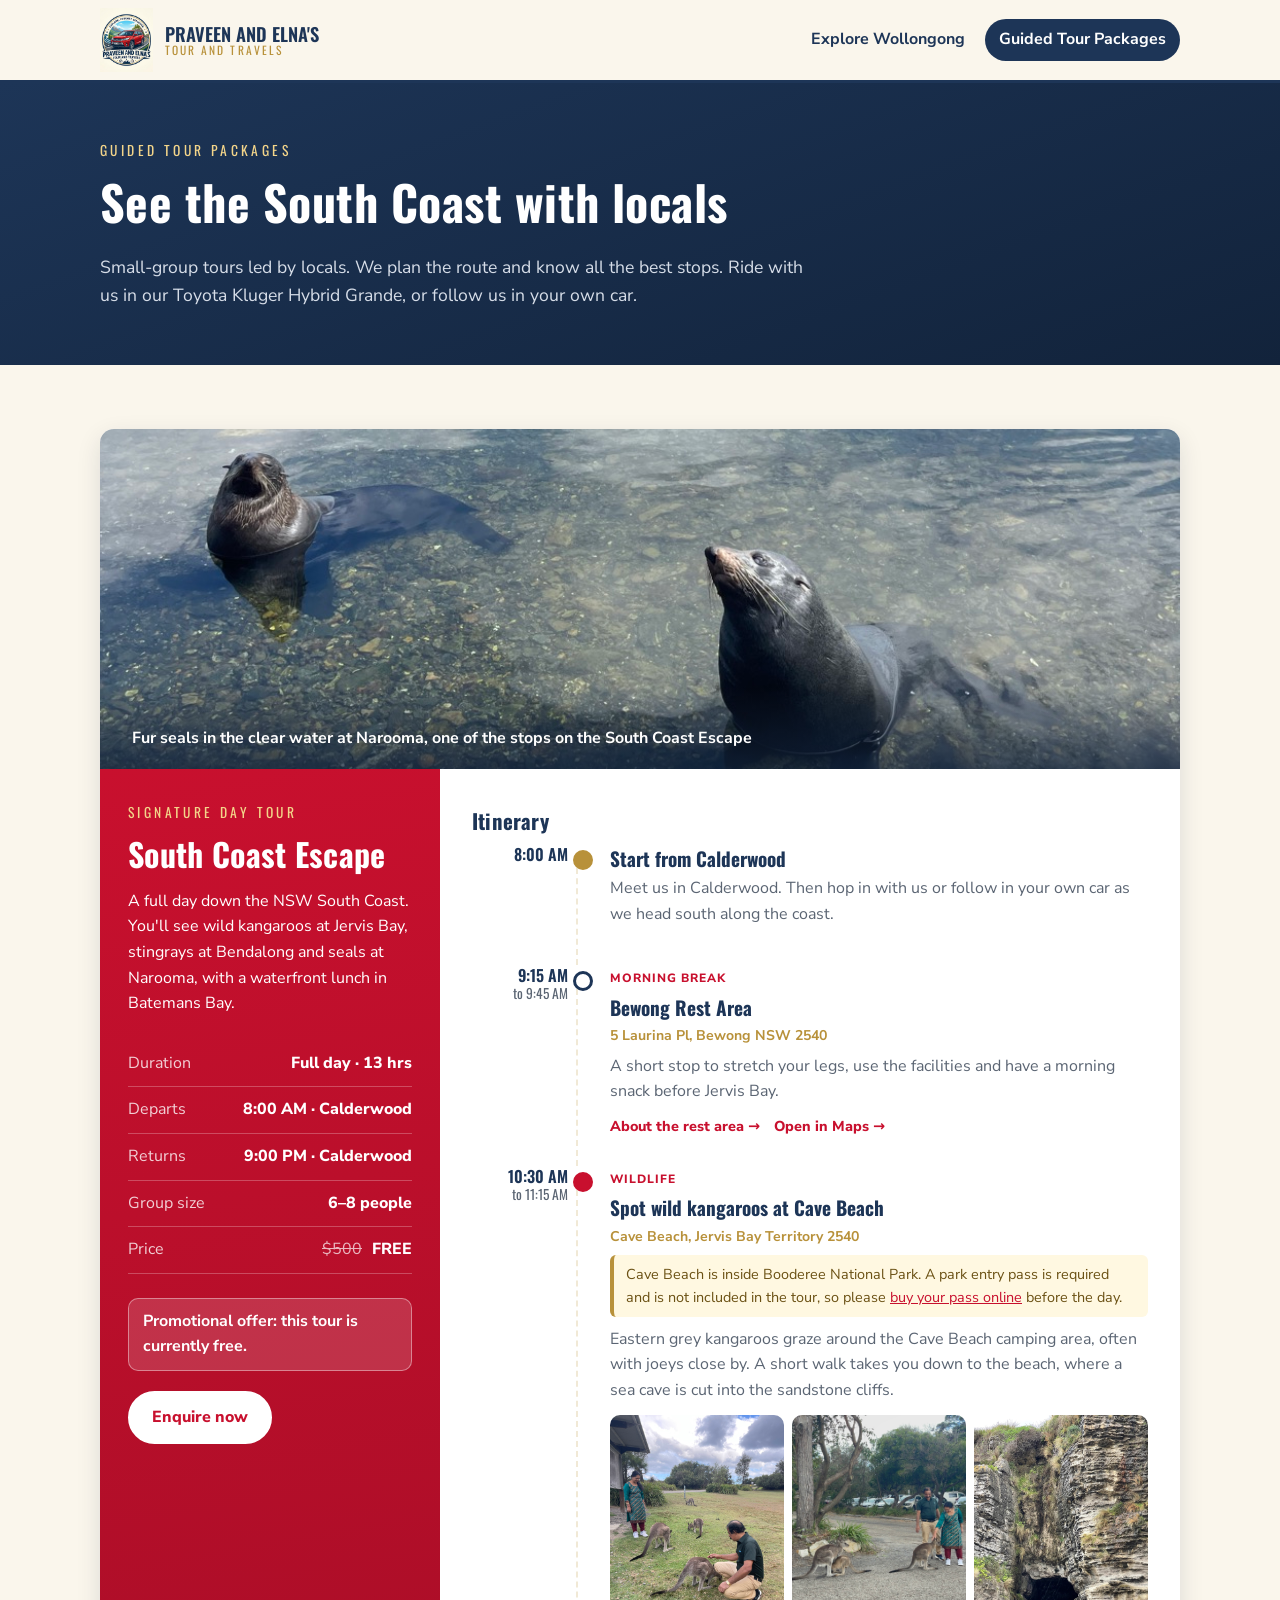
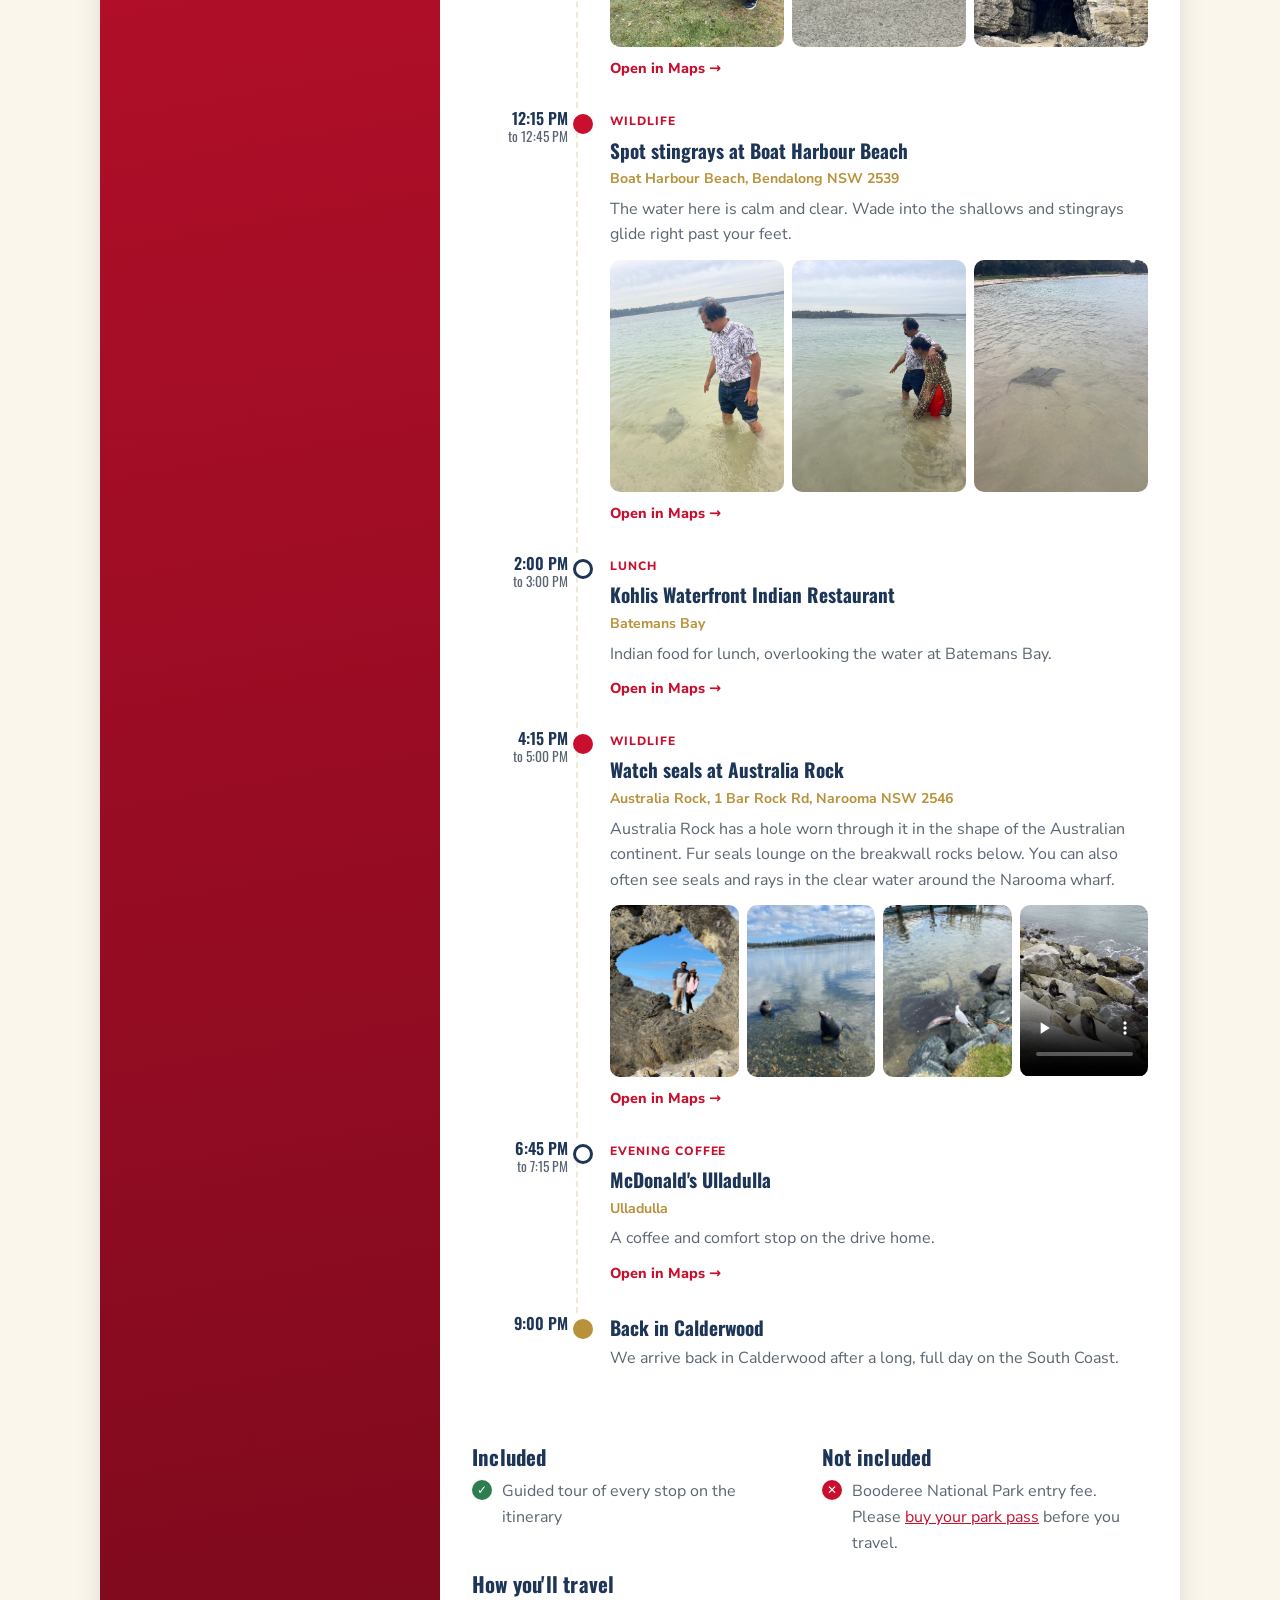
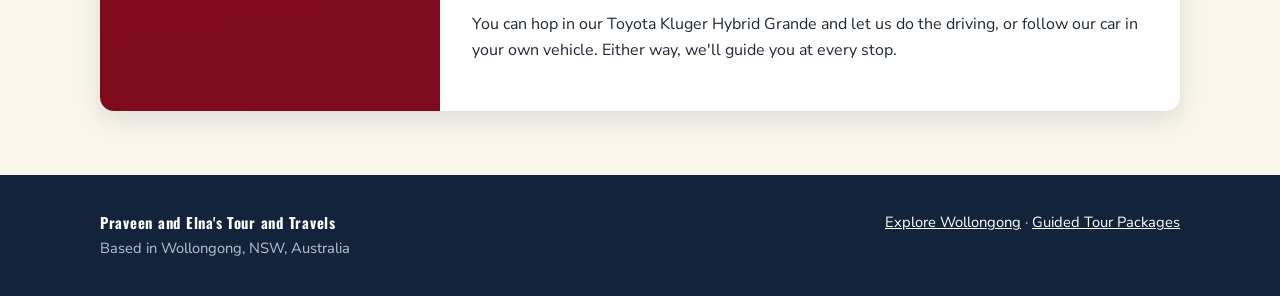
==== commit 21a292a6: "Move "How you'll travel" to the bottom of the tour Co-Authored-By: Claude Opus 5.5 <noreply@anthropi" ====
--- a/tours.html
+++ b/tours.html
@@ -9,7 +9,7 @@
   <link rel="preconnect" href="https://fonts.googleapis.com">
   <link rel="preconnect" href="https://fonts.gstatic.com" crossorigin>
   <link href="https://fonts.googleapis.com/css2?family=Nunito+Sans:wght@400;700;800&family=Oswald:wght@400;600&display=swap" rel="stylesheet">
-  <link rel="stylesheet" href="styles.css?v=3">
+  <link rel="stylesheet" href="styles.css?v=4">
 </head>
 <body>
 
@@ -59,9 +59,6 @@
           </div>
 
           <div class="tour-main">
-            <h3>How you'll travel</h3>
-            <p>You can hop in our Toyota Kluger Hybrid Grande and let us do the driving, or follow our car in your own vehicle. Either way, we'll guide you at every stop.</p>
-
             <h3>Itinerary</h3>
             <ol class="timeline">
               <li class="stop endpoint">
@@ -191,6 +188,9 @@
                 </ul>
               </div>
             </div>
+
+            <h3 class="travel-head">How you'll travel</h3>
+            <p>You can hop in our Toyota Kluger Hybrid Grande and let us do the driving, or follow our car in your own vehicle. Either way, we'll guide you at every stop.</p>
           </div>
         </article>
       </div>
--- a/styles.css
+++ b/styles.css
@@ -544,3 +544,5 @@
 
 @media (max-width: 600px) { .incl { grid-template-columns: 1fr; } }
 
+
+.travel-head { margin-top: 28px; }
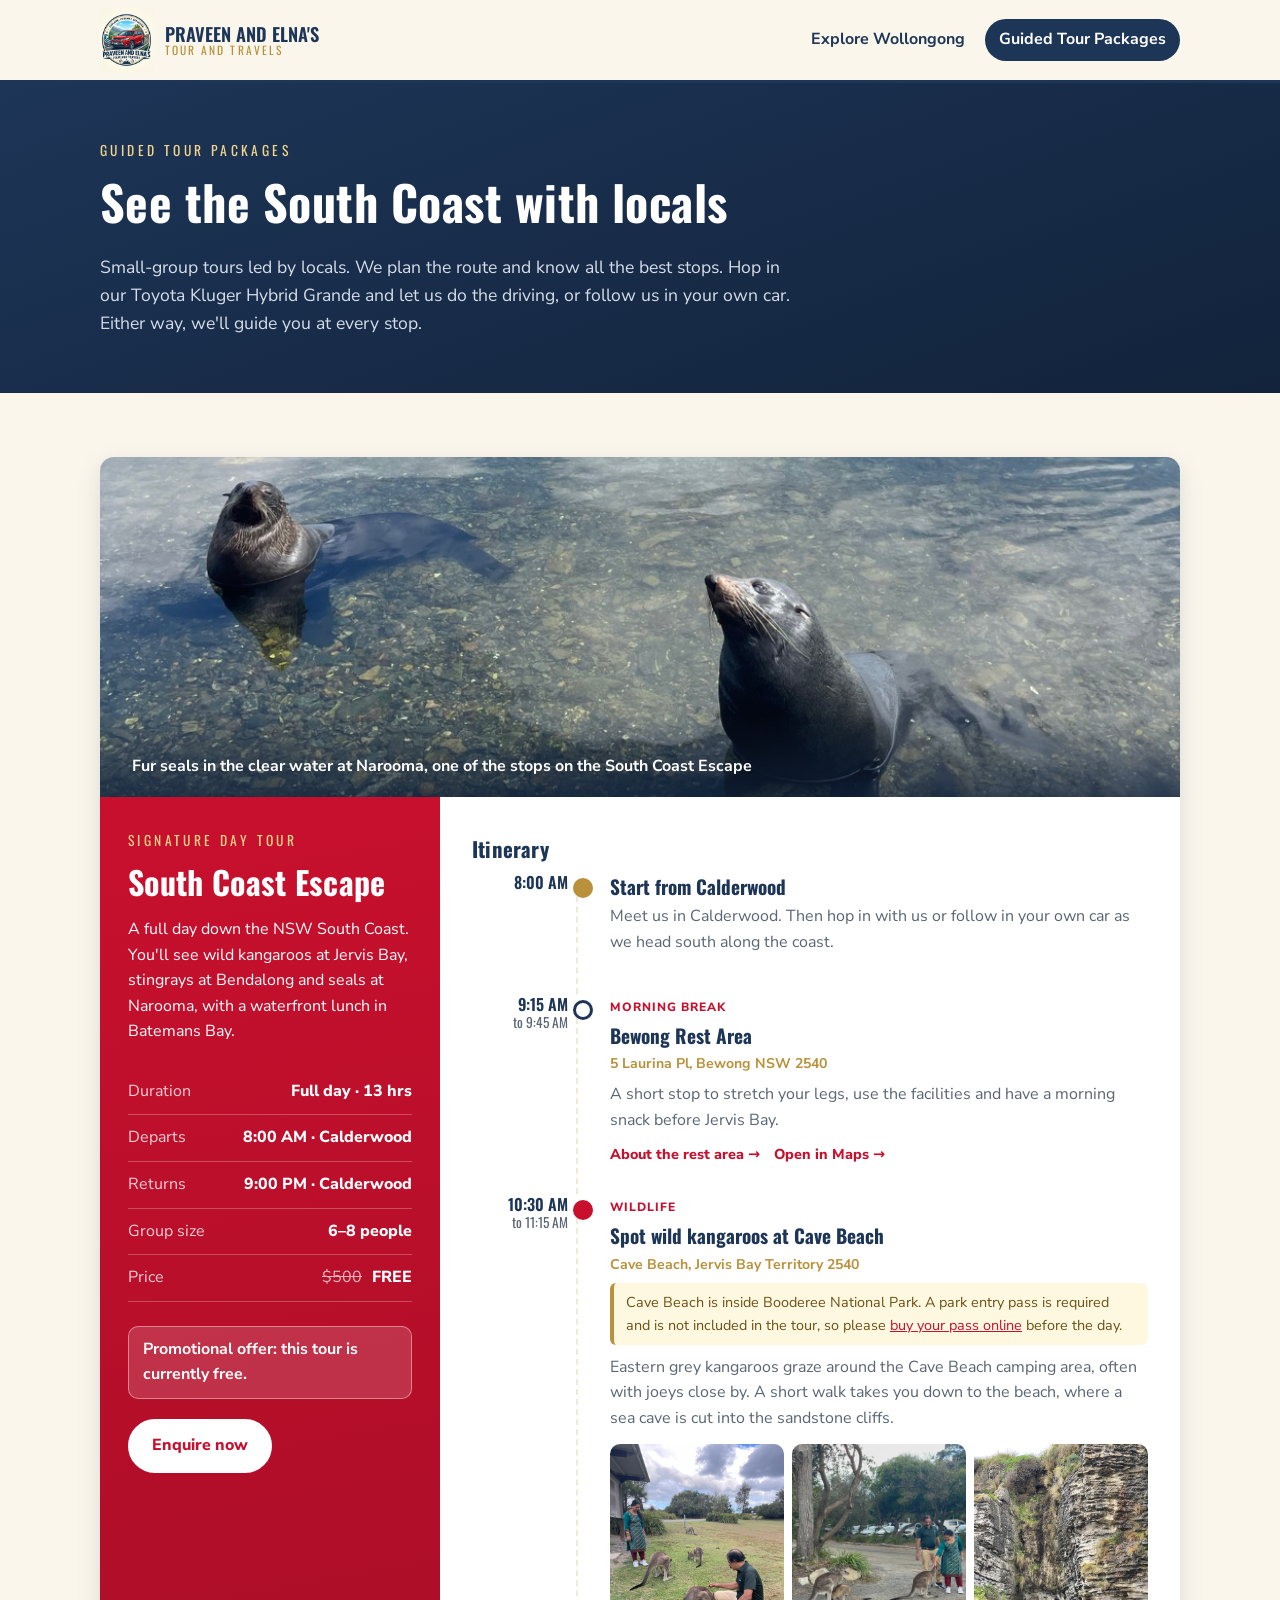
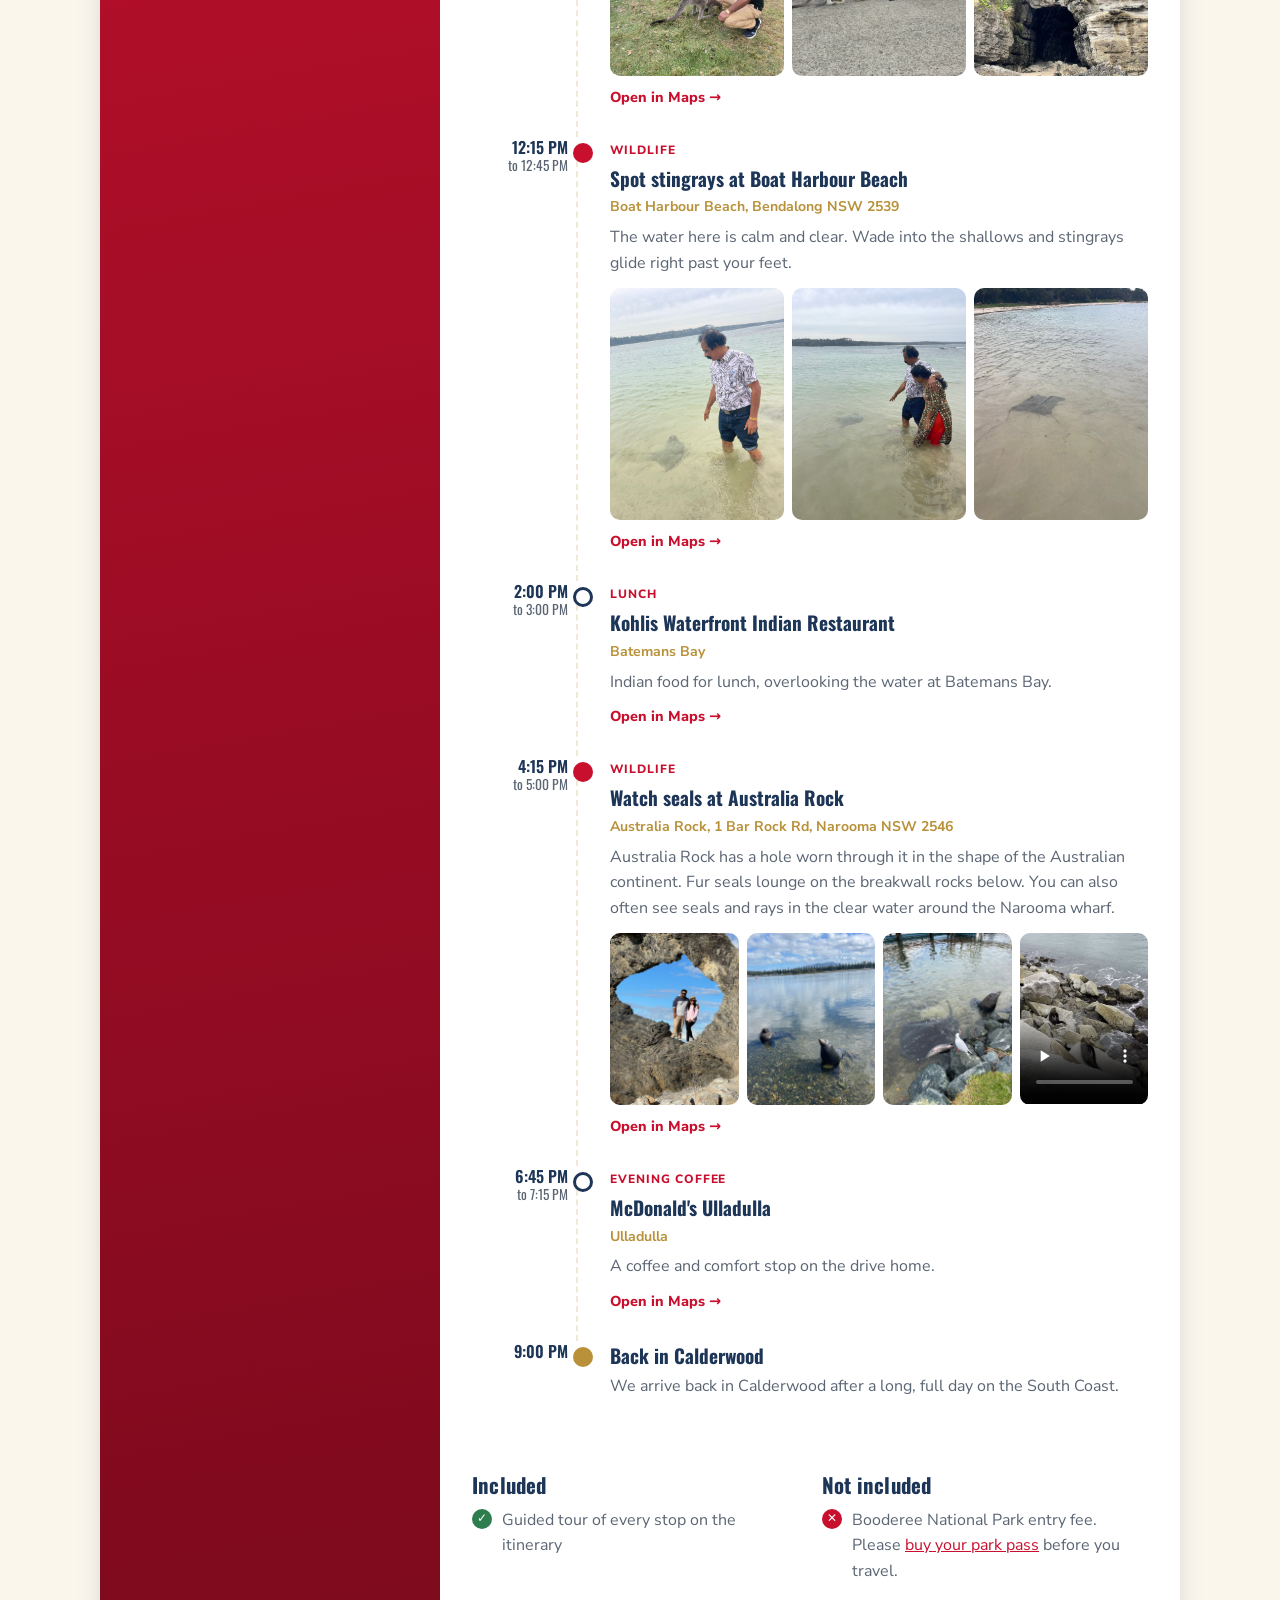
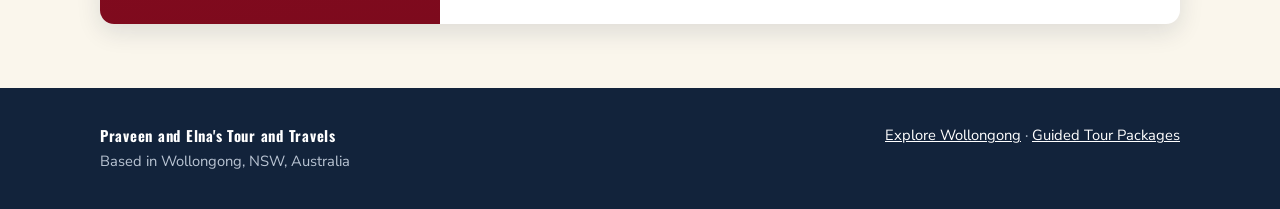
==== commit f6ac0f78: "Remove travel section; cover options in the page intro Co-Authored-By: Claude Opus 5.5 <noreply@anth" ====
--- a/tours.html
+++ b/tours.html
@@ -9,7 +9,7 @@
   <link rel="preconnect" href="https://fonts.googleapis.com">
   <link rel="preconnect" href="https://fonts.gstatic.com" crossorigin>
   <link href="https://fonts.googleapis.com/css2?family=Nunito+Sans:wght@400;700;800&family=Oswald:wght@400;600&display=swap" rel="stylesheet">
-  <link rel="stylesheet" href="styles.css?v=4">
+  <link rel="stylesheet" href="styles.css?v=5">
 </head>
 <body>
 
@@ -31,7 +31,7 @@
       <div class="container">
         <span class="eyebrow">Guided Tour Packages</span>
         <h1>See the South Coast with locals</h1>
-        <p>Small-group tours led by locals. We plan the route and know all the best stops. Ride with us in our Toyota Kluger Hybrid Grande, or follow us in your own car.</p>
+        <p>Small-group tours led by locals. We plan the route and know all the best stops. Hop in our Toyota Kluger Hybrid Grande and let us do the driving, or follow us in your own car. Either way, we'll guide you at every stop.</p>
       </div>
     </section>
 
@@ -188,9 +188,6 @@
                 </ul>
               </div>
             </div>
-
-            <h3 class="travel-head">How you'll travel</h3>
-            <p>You can hop in our Toyota Kluger Hybrid Grande and let us do the driving, or follow our car in your own vehicle. Either way, we'll guide you at every stop.</p>
           </div>
         </article>
       </div>
--- a/styles.css
+++ b/styles.css
@@ -544,5 +544,3 @@
 
 @media (max-width: 600px) { .incl { grid-template-columns: 1fr; } }
 
-
-.travel-head { margin-top: 28px; }
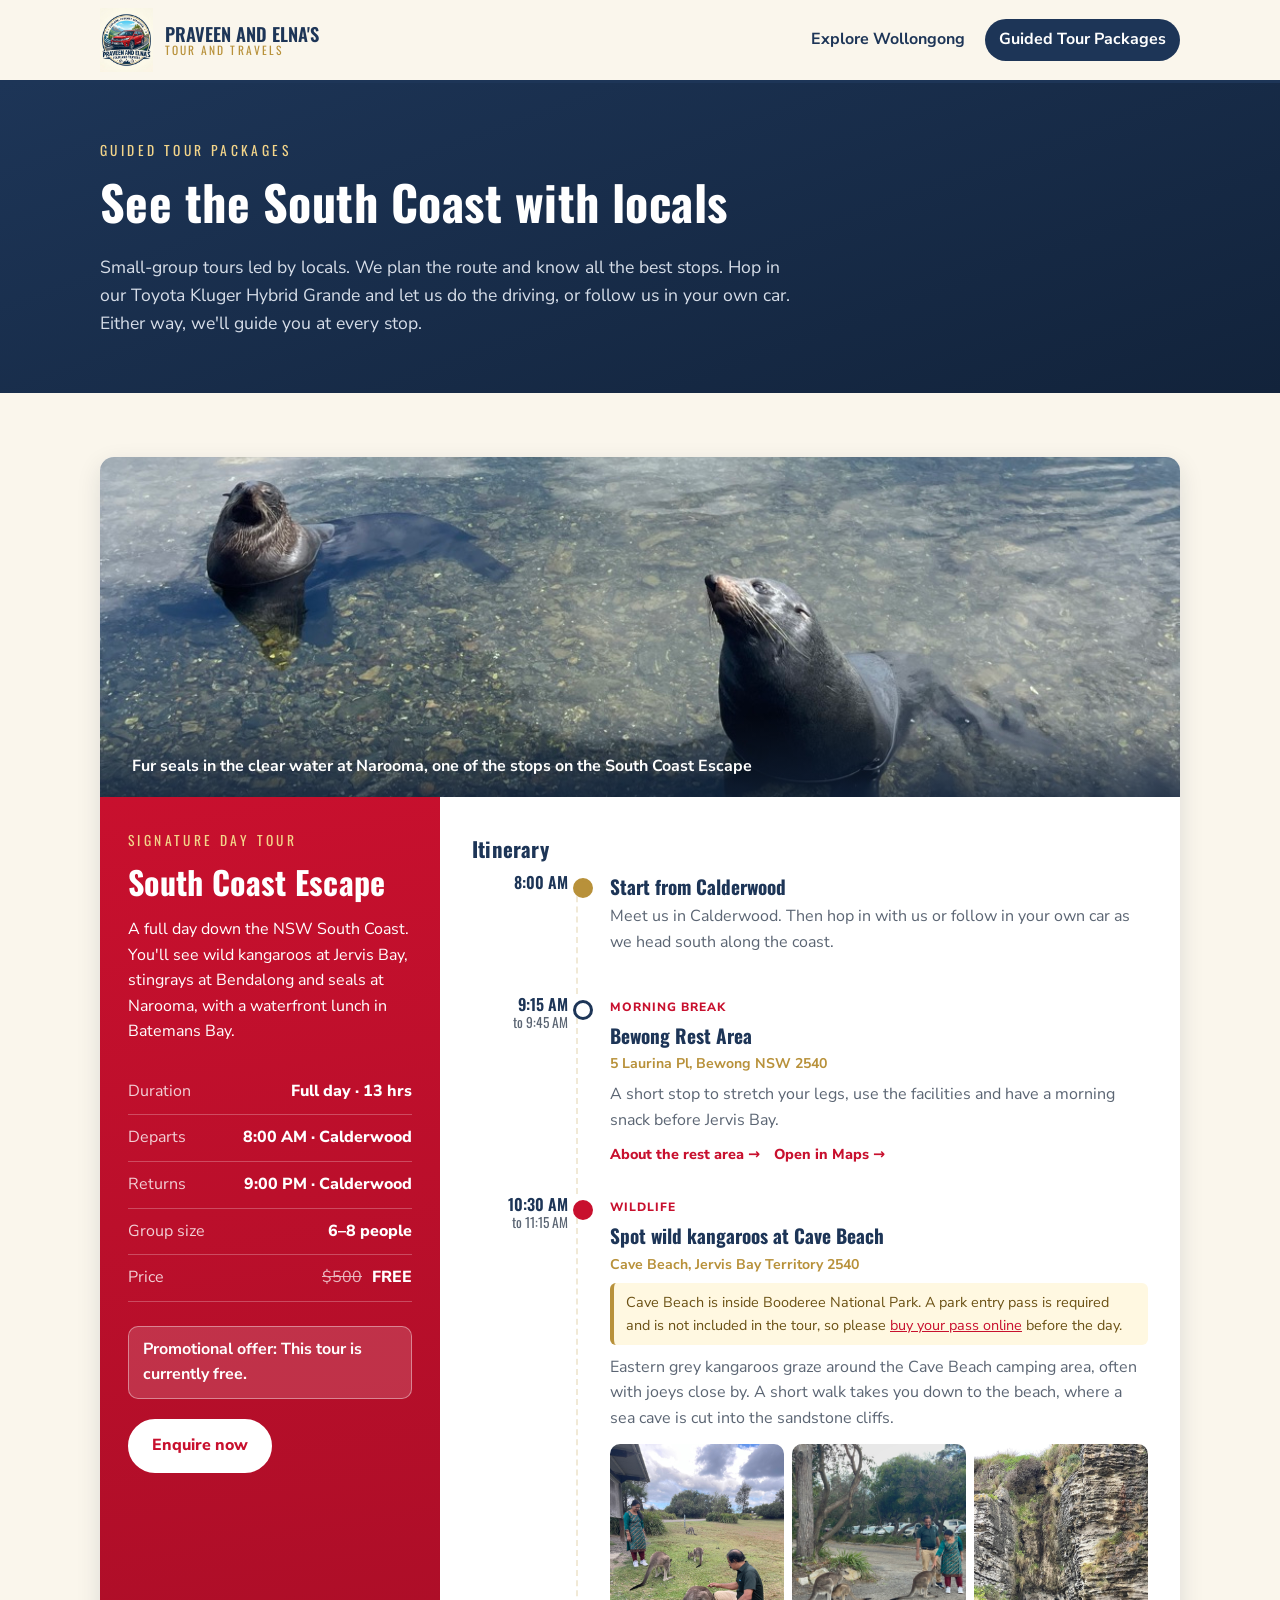
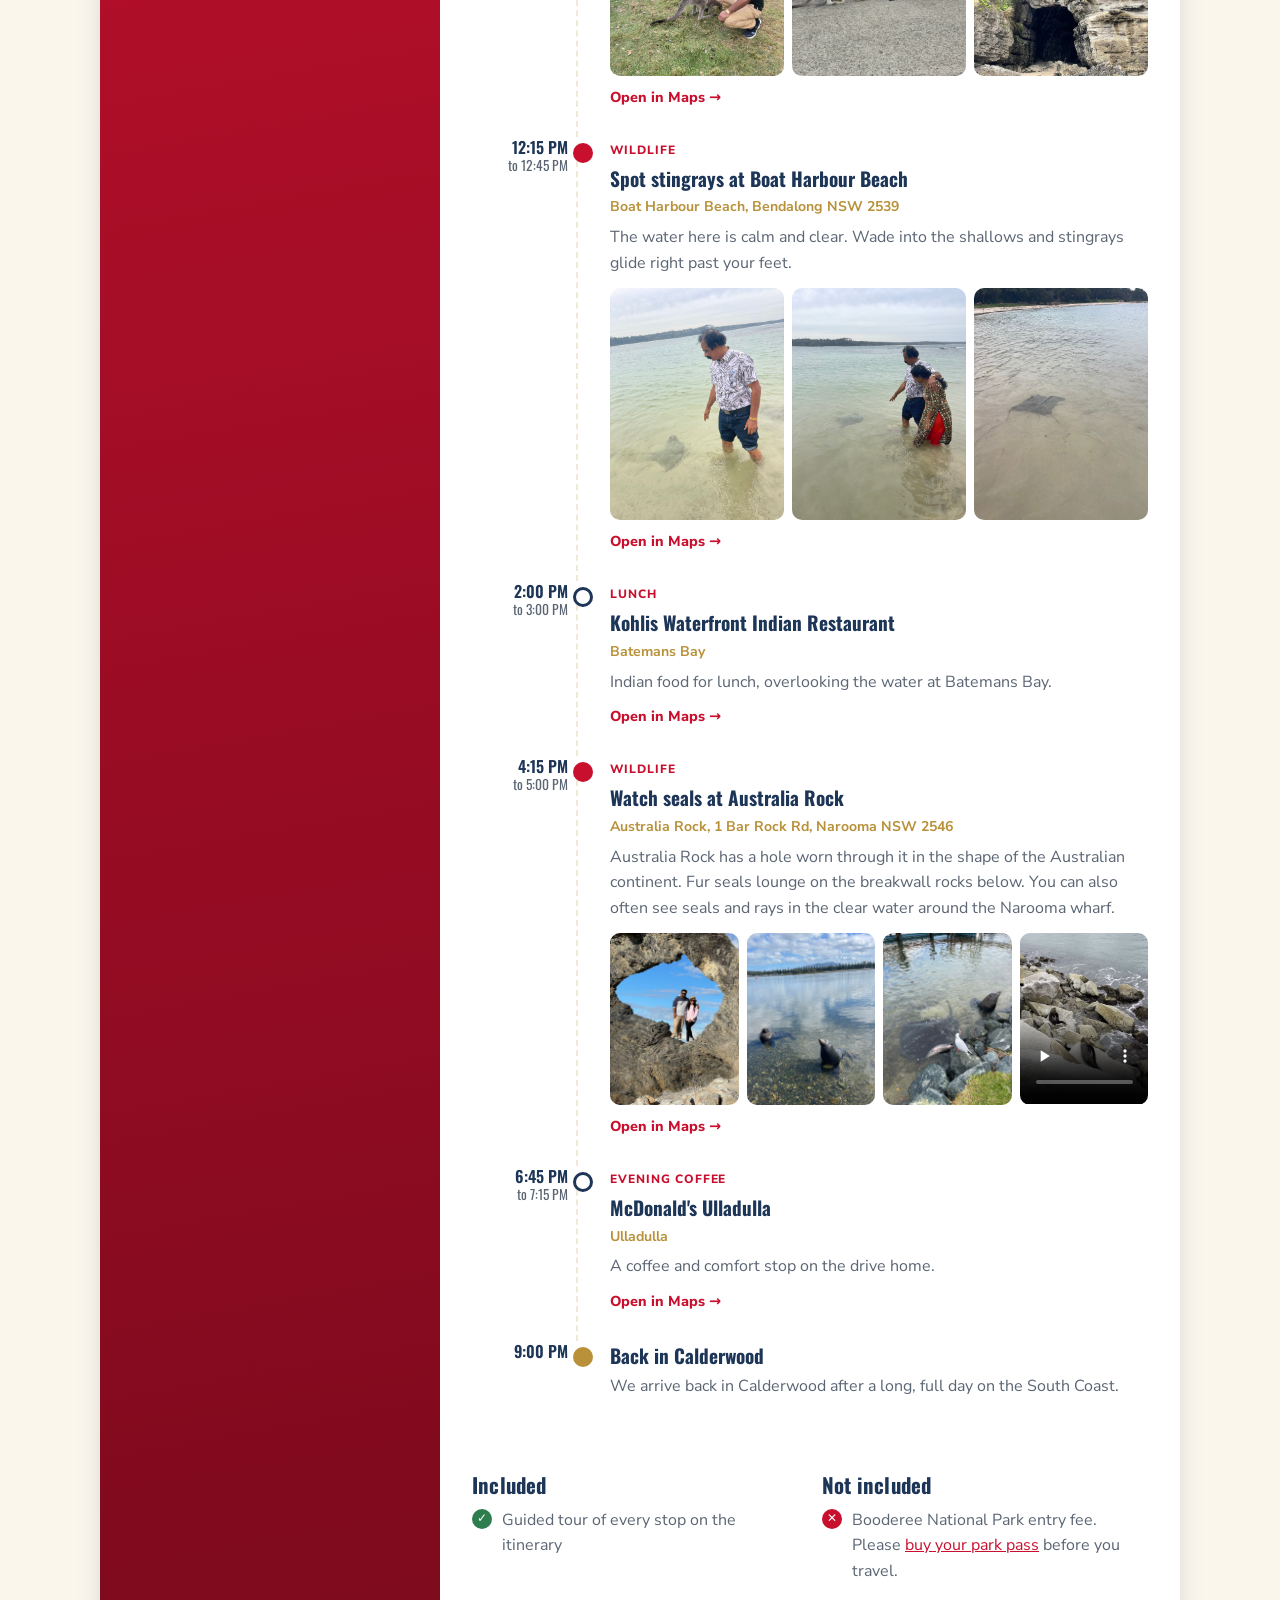
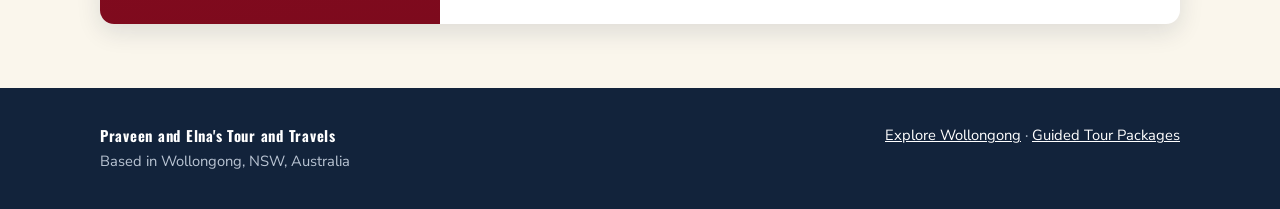
==== commit 1526a51a: "PRAVEEN-1: Make Enquire now call +61415715989; capitalise promo text" ====
--- a/tours.html
+++ b/tours.html
@@ -54,8 +54,8 @@
               <li><span>Group size</span><span>6–8 people</span></li>
               <li><span>Price</span><span><s class="was">$500</s> FREE</span></li>
             </ul>
-            <p class="promo">Promotional offer: this tour is currently free.</p>
-            <a class="btn" href="#south-coast-escape">Enquire now</a>
+            <p class="promo">Promotional offer: This tour is currently free.</p>
+            <a class="btn" href="tel:+61415715989">Enquire now</a>
           </div>
 
           <div class="tour-main">
